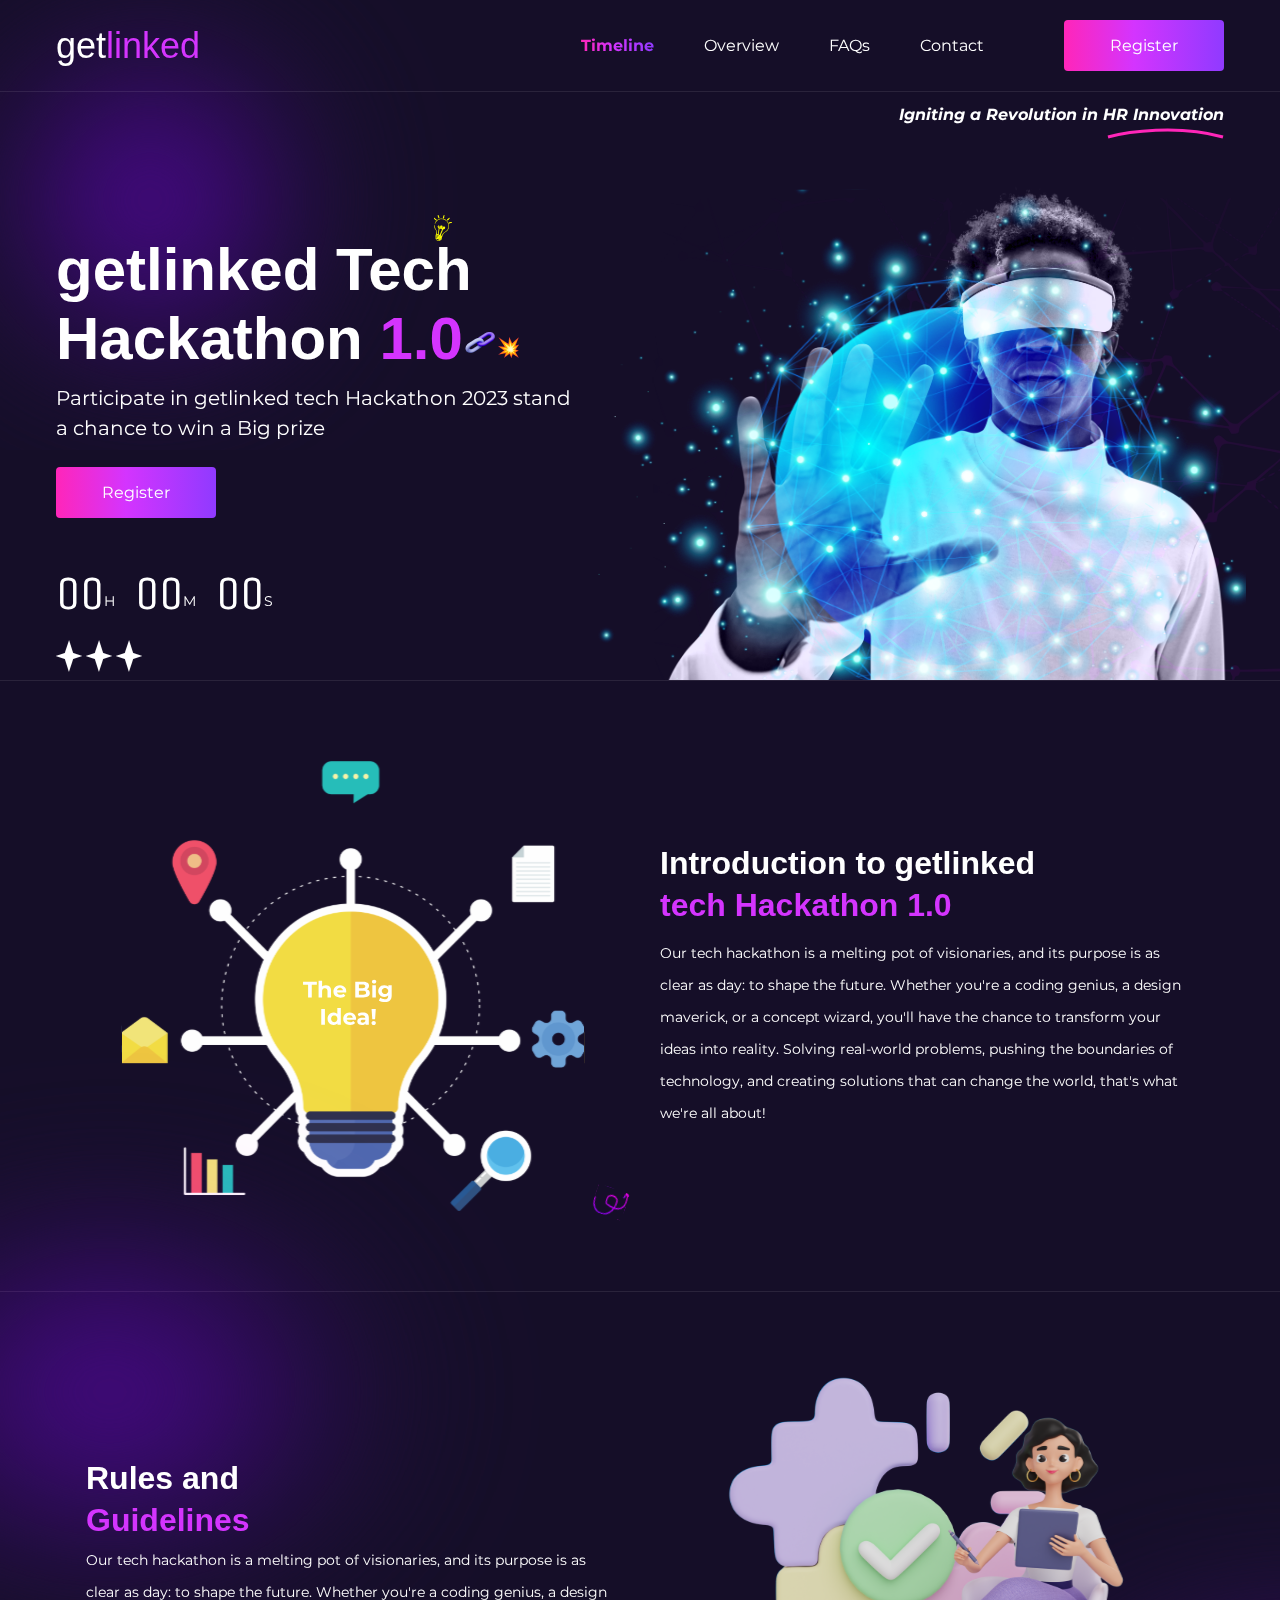
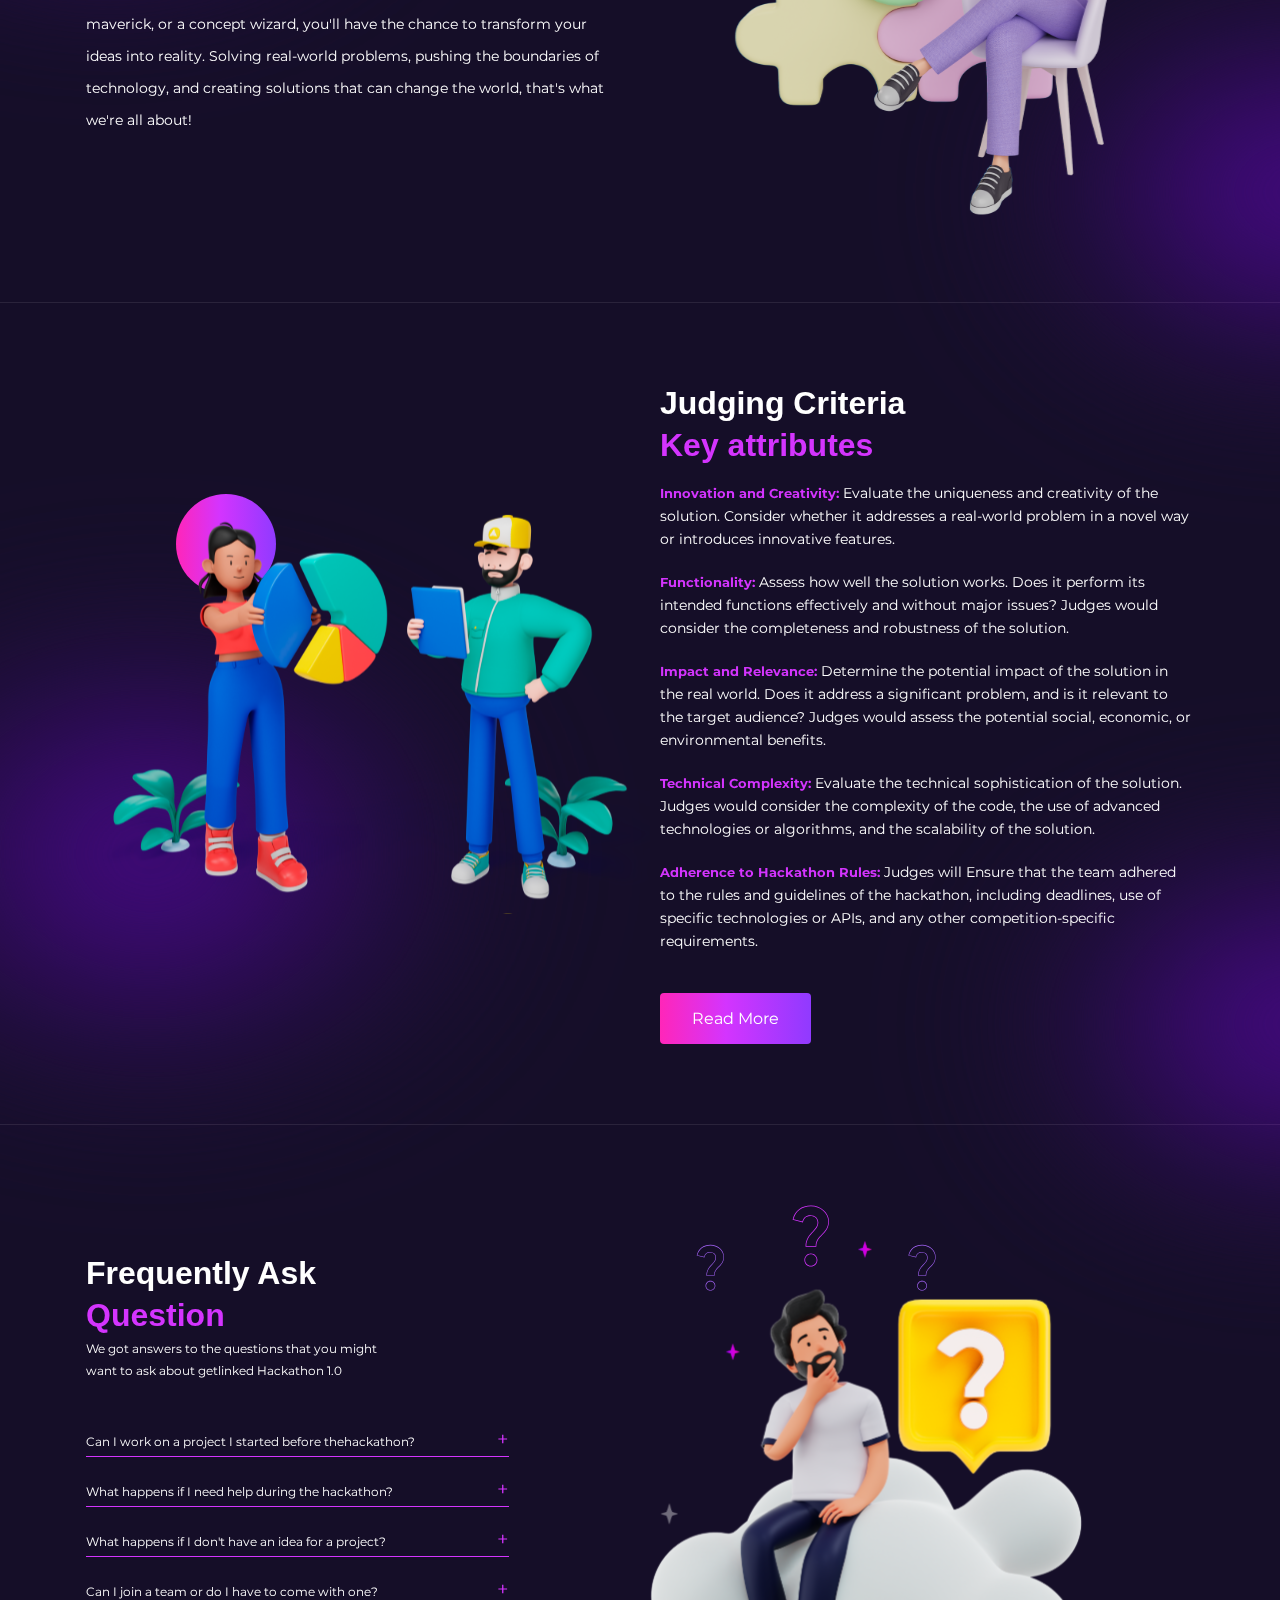
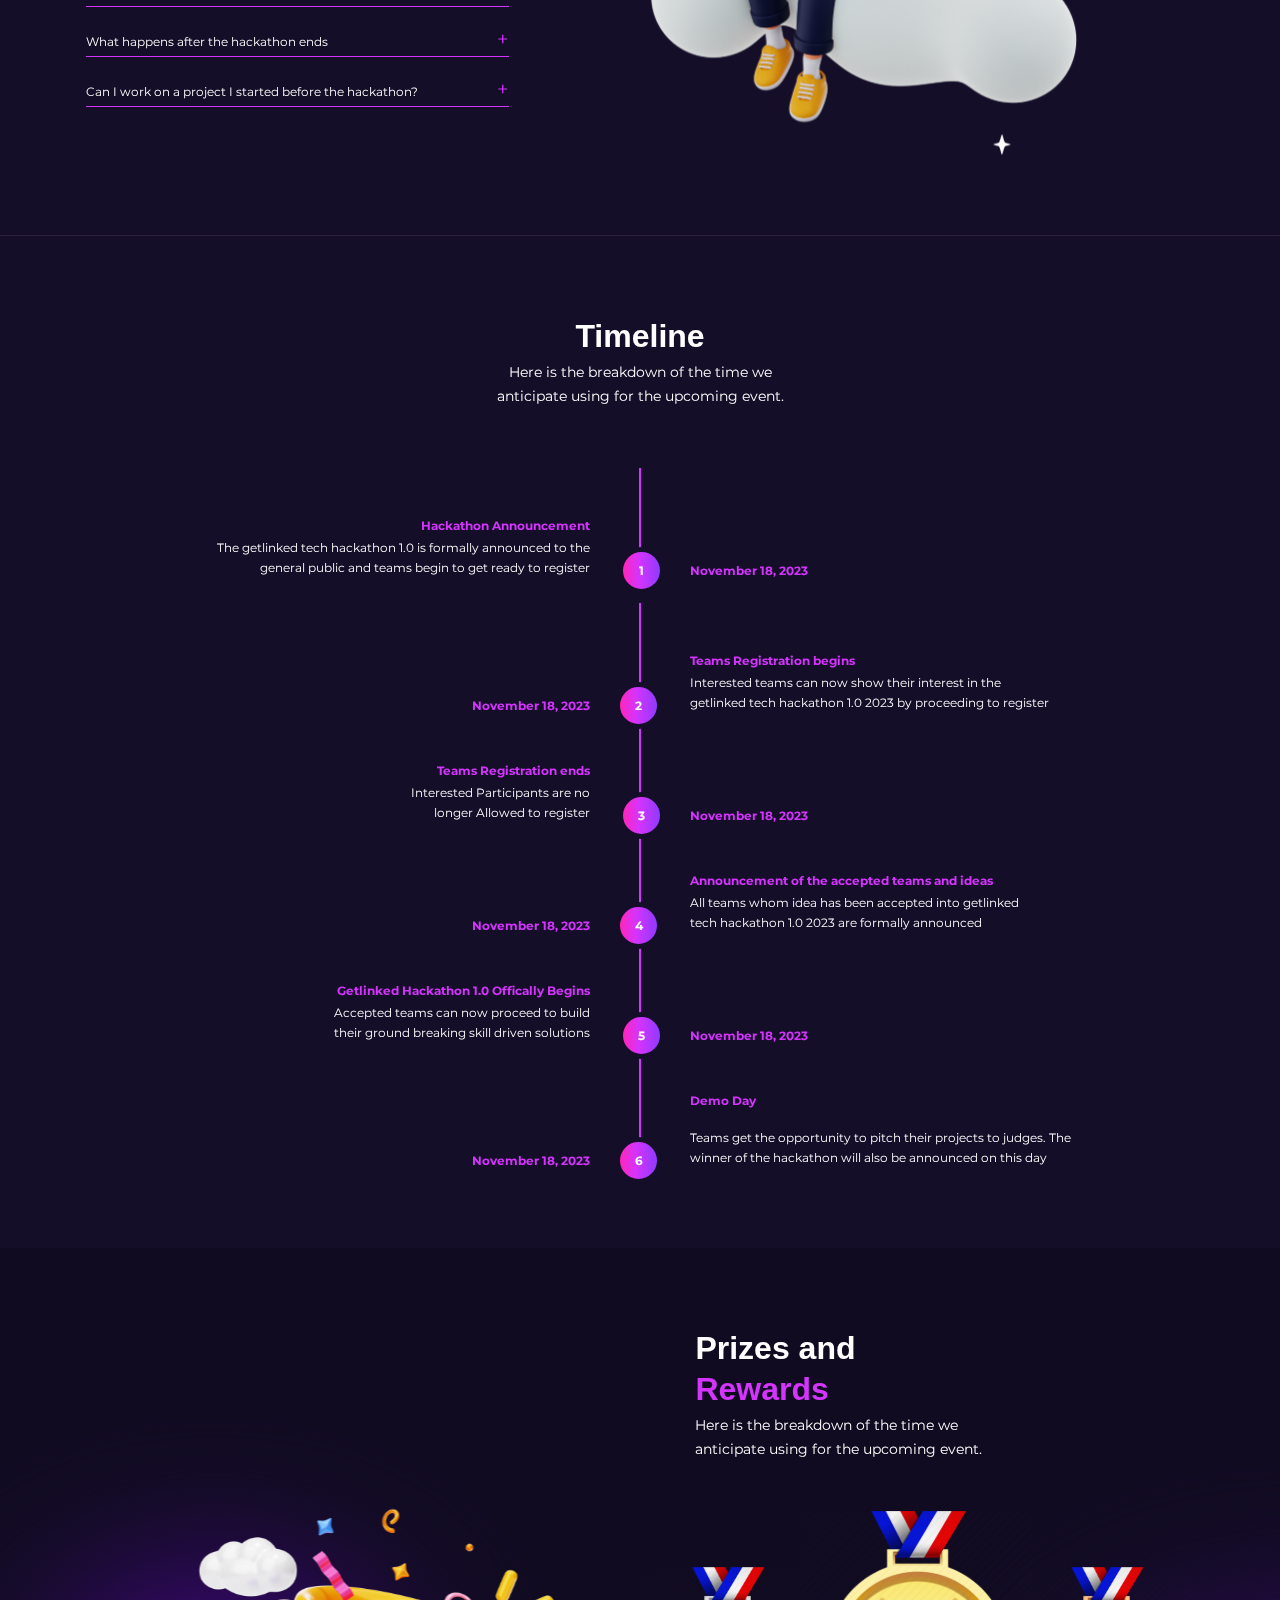
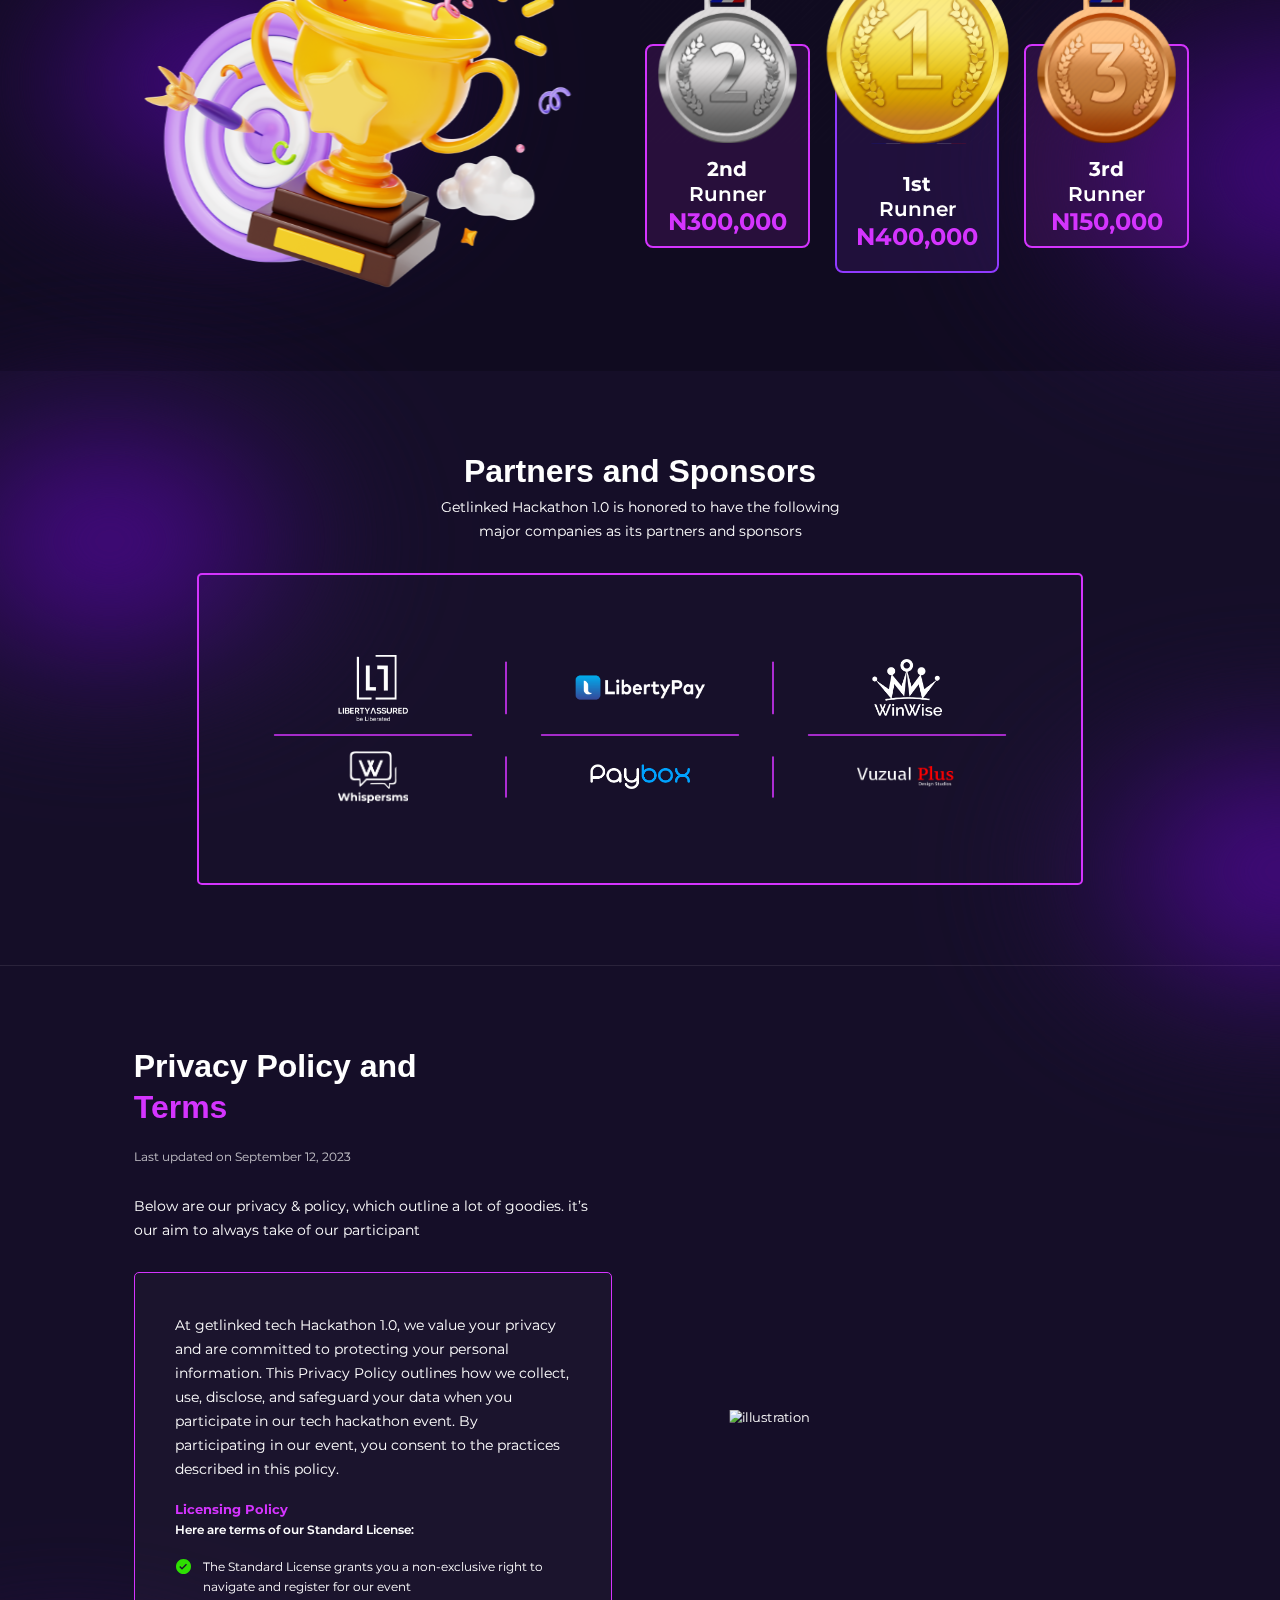
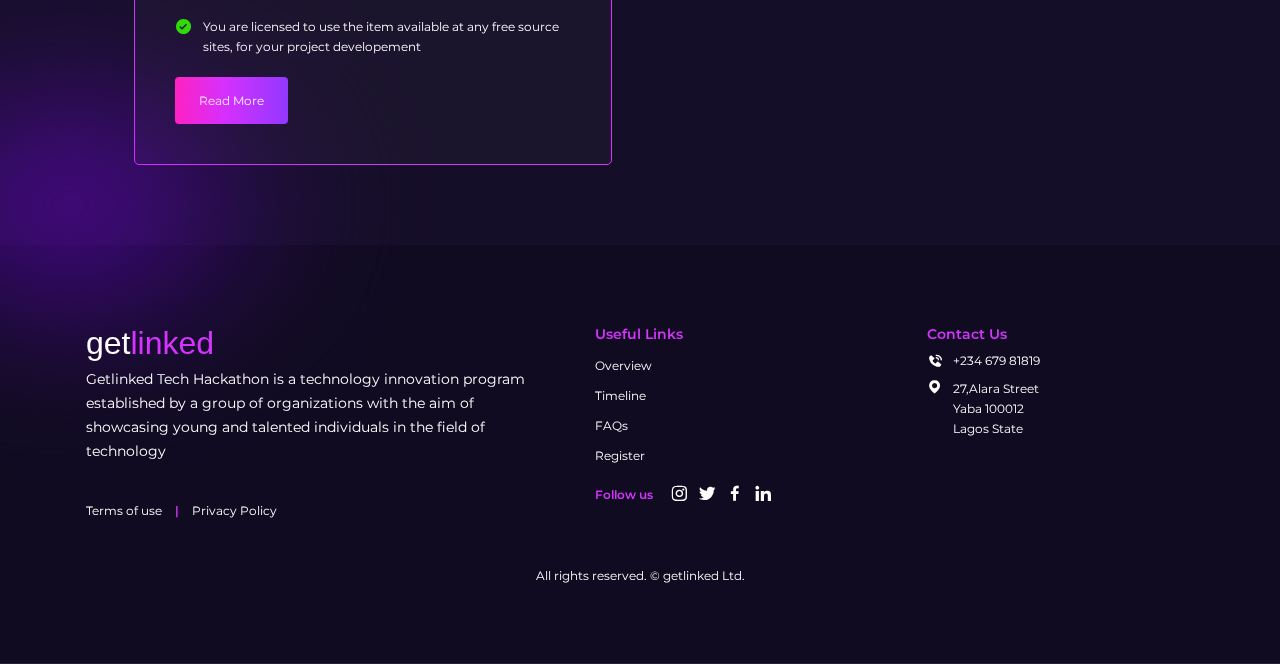
==== index.html @ cdb55504 "First Deployment v1" ====
<!DOCTYPE html>
<html lang="en">
  <head>
    <meta charset="UTF-8" />
    <meta name="viewport" content="width=device-width, initial-scale=1.0" />
    <title>Get Linked</title>
    <!-- GOOGLE FONTS -->
    <link rel="preconnect" href="https://fonts.googleapis.com" />
    <link rel="preconnect" href="https://fonts.gstatic.com" crossorigin />
    <link
      href="https://fonts.googleapis.com/css2?family=Montserrat:wght@400;600;700&family=Unica+One&display=swap"
      rel="stylesheet"
    />
    <link
      href="https://api.fontshare.com/v2/css?f[]=clash-display@700&display=swap"
      rel="stylesheet"
    />
    <!-- BOXICONS CSS -->
    <link
      href="https://unpkg.com/boxicons@2.1.4/css/boxicons.min.css"
      rel="stylesheet"
    />
    <!-- CUSTOM STYLESHEET -->
    <link rel="stylesheet" href="css/style.css" />
  </head>
  <body>
    <main>
      <!-- HEADER -->
      <header id="header">
        <div class="navbar container">
          <a href="#" class="logo">get<span class="logo-text">linked</span></a>
          <nav class="nav-menu">
            <div href="#" class="nav-list">
              <a href="#" class="nav-link active">Timeline</a>
              <a href="#" class="nav-link">Overview</a>
              <a href="#" class="nav-link">FAQs</a>
              <a href="contact.html" class="nav-link">Contact</a>
              <a href="#" class="btn register">Register</a>
            </div>
            <div class="close-menu">
              <svg
                xmlns="http://www.w3.org/2000/svg"
                width="11"
                height="11"
                viewBox="0 0 11 11"
                fill="none"
              >
                <path
                  d="M0.307505 10.6925C0.504459 10.8894 0.771552 11 1.05005 11C1.32854 11 1.59563 10.8894 1.79259 10.6925L5.50634 6.97874L9.22009 10.6925C9.41818 10.8838 9.68348 10.9897 9.95886 10.9873C10.2342 10.9849 10.4977 10.8744 10.6924 10.6797C10.8871 10.485 10.9976 10.2216 11 9.94617C11.0024 9.6708 10.8965 9.4055 10.7052 9.20741L6.99142 5.49366L10.7052 1.77991C10.8965 1.58182 11.0024 1.31652 11 1.04114C10.9976 0.765767 10.8871 0.502346 10.6924 0.307617C10.4977 0.112889 10.2342 0.00243378 9.95886 4.1008e-05C9.68348 -0.00235271 9.41818 0.103509 9.22009 0.294824L5.50634 4.00858L1.79259 0.294824C1.5945 0.103509 1.3292 -0.00235271 1.05383 4.1008e-05C0.778448 0.00243378 0.515027 0.112889 0.320299 0.307617C0.12557 0.502346 0.0151142 0.765767 0.0127213 1.04114C0.0103283 1.31652 0.11619 1.58182 0.307505 1.77991L4.02126 5.49366L0.307505 9.20741C0.110609 9.40437 0 9.67146 0 9.94995C0 10.2284 0.110609 10.4955 0.307505 10.6925Z"
                  fill="#F8F8F8"
                />
              </svg>
            </div>
          </nav>
          <div class="open-menu">
            <svg
              xmlns="http://www.w3.org/2000/svg"
              width="19"
              height="14"
              viewBox="0 0 19 14"
              fill="none"
            >
              <path
                d="M1.35714 0H8.14286C8.50279 0 8.84799 0.1475 9.1025 0.410051C9.35701 0.672601 9.5 1.0287 9.5 1.4C9.5 1.7713 9.35701 2.1274 9.1025 2.38995C8.84799 2.6525 8.50279 2.8 8.14286 2.8H1.35714C0.997206 2.8 0.652012 2.6525 0.397498 2.38995C0.142984 2.1274 0 1.7713 0 1.4C0 1.0287 0.142984 0.672601 0.397498 0.410051C0.652012 0.1475 0.997206 0 1.35714 0ZM10.8571 11.2H17.6429C18.0028 11.2 18.348 11.3475 18.6025 11.6101C18.857 11.8726 19 12.2287 19 12.6C19 12.9713 18.857 13.3274 18.6025 13.5899C18.348 13.8525 18.0028 14 17.6429 14H10.8571C10.4972 14 10.152 13.8525 9.8975 13.5899C9.64298 13.3274 9.5 12.9713 9.5 12.6C9.5 12.2287 9.64298 11.8726 9.8975 11.6101C10.152 11.3475 10.4972 11.2 10.8571 11.2ZM1.35714 5.6H17.6429C18.0028 5.6 18.348 5.7475 18.6025 6.01005C18.857 6.2726 19 6.6287 19 7C19 7.3713 18.857 7.7274 18.6025 7.98995C18.348 8.2525 18.0028 8.4 17.6429 8.4H1.35714C0.997206 8.4 0.652012 8.2525 0.397498 7.98995C0.142984 7.7274 0 7.3713 0 7C0 6.6287 0.142984 6.2726 0.397498 6.01005C0.652012 5.7475 0.997206 5.6 1.35714 5.6Z"
                fill="white"
              />
            </svg>
          </div>
        </div>
      </header>
      <!-- HERO -->
      <section id="hero">
        <img class="glow" src="images/glow.png" alt="glow circle" />
        <img
          src="images/metrix 1.svg"
          class="metrix"
          alt="metrix illustration"
        />
        <div class="container">
          <div class="hero">
            <div class="welcome">
              <p class="welcome-text">Igniting a Revolution in HR Innovation</p>
              <svg
                class="welcome-line"
                xmlns="http://www.w3.org/2000/svg"
                width="117"
                height="11"
                viewBox="0 0 117 11"
                fill="none"
              >
                <path
                  d="M1 9C20.2424 3.71764 70.7273 -3.67768 116 9"
                  stroke="#FF26B9"
                  stroke-width="3"
                />
              </svg>
            </div>
            <div class="hero-content">
              <div class="hero-title">
                <h1 class="first">
                  getlinked Tech
                  <img src="images/creative-1.png" class="bulb" alt="bulb" />
                </h1>
                <br />
                <h1 class="second">
                  Hackathon <span class="version">1.0</span
                  ><img
                    src="images/chain-93651167621444.png"
                    alt="chain illustration"
                  /><img src="images/f-4-a-5.png" alt="" />
                </h1>
              </div>
              <p class="hero-text">
                Participate in getlinked tech Hackathon 2023 stand a chance to
                win a Big prize
              </p>
              <a href="#" class="hero-btn">Register</a>
              <div class="countdown">
                <div class="hours">
                  <p>00</p>
                  <small>H</small>
                </div>
                <div class="minutes">
                  <p>00</p>
                  <small>M</small>
                </div>
                <div class="seconds">
                  <p>00</p>
                  <small>S</small>
                </div>
              </div>

              <!-- STARS -->
              <img src="images/star.svg" class="star" alt="star" />
              <img src="images/star.svg" class="star" alt="star" />
              <img src="images/star.svg" class="star" alt="star" />
            </div>
            <div class="hero-img-box">
              <img
                src="images/man-virtual-screen.webp"
                class="hero-man"
                alt="man-wearing-smart-glasses-touching-virtual-screen"
              />
              <img
                src="images/Image 1.svg"
                class="light-metrix"
                alt="light metrix illustration"
              />
              <!-- <img src="images/Group 2.png" class="hero-img" alt="sci-fi Image" /> -->
            </div>
          </div>
        </div>
      </section>
      <!-- ABOUT -->
      <section id="about">
        <div class="container">
          <div class="about section">
            <div class="section-img-box">
              <img
                src="images/The big idea.svg"
                class="section-img"
                ="infographics"
              />
              <img src="images/arrow.svg" class="arrow" alt="arrow" />
            </div>
            <div class="section-content">
              <h2 class="section-title">
                Introduction to getlinked<br /><span class="section-sub-title"
                  >tech Hackathon 1.0</span
                >
              </h2>
              <p class="section-text">
                Our tech hackathon is a melting pot of visionaries, and its
                purpose is as clear as day: to shape the future. Whether you're
                a coding genius, a design maverick, or a concept wizard, you'll
                have the chance to transform your ideas into reality. Solving
                real-world problems, pushing the boundaries of technology, and
                creating solutions that can change the world, that's what we're
                all about!
              </p>
            </div>
          </div>
        </div>
      </section>
      <!-- RULES & GUILDLINES -->
      <section id="rules">
        <img src="images/glow.png" class="glow" alt="glow" />
        <img src="images/glow.png" class="glow" alt="glow" />
        <div class="container">
          <div class="rules section">
            <div class="section-img-box">
              <img
                class="section-img"
                src="images/rules.svg"
                alt="illustration"
              />
            </div>
            <div class="section-content">
              <h2 class="section-title">
                Rules and<br /><span class="section-sub-title">Guidelines</span>
              </h2>
              <p class="section-text">
                Our tech hackathon is a melting pot of visionaries, and its
                purpose is as clear as day: to shape the future. Whether you're
                a coding genius, a design maverick, or a concept wizard, you'll
                have the chance to transform your ideas into reality. Solving
                real-world problems, pushing the boundaries of technology, and
                creating solutions that can change the world, that's what we're
                all about!
              </p>
            </div>
          </div>
        </div>
      </section>
      <!-- JUDGING CRITERIA -->
      <section id="criteria">
        <img src="images/glow.png" class="glow" alt="glow" />
        <img src="images/glow.png" class="glow" alt="glow" />
        <div class="container">
          <div class="criteria section">
            <div class="section-img-box">
              <img
                class="section-img"
                src="images/criterias.svg"
                alt="illustration"
              />
            </div>
            <div class="section-content">
              <h2 class="section-title">
                Judging Criteria<br /><span class="section-sub-title"
                  >Key attributes</span
                >
              </h2>
              <div class="attributes-list">
                <p class="section-text">
                  <span class="attributes">Innovation and Creativity:</span>
                  Evaluate the uniqueness and creativity of the solution.
                  Consider whether it addresses a real-world problem in a novel
                  way or introduces innovative features.
                </p>
                <p class="section-text">
                  <span class="attributes">Functionality: </span> Assess how
                  well the solution works. Does it perform its intended
                  functions effectively and without major issues? Judges would
                  consider the completeness and robustness of the solution.
                </p>
                <p class="section-text">
                  <span class="attributes">Impact and Relevance:</span>
                  Determine the potential impact of the solution in the real
                  world. Does it address a significant problem, and is it
                  relevant to the target audience? Judges would assess the
                  potential social, economic, or environmental benefits.
                </p>
                <p class="section-text">
                  <span class="attributes">Technical Complexity:</span> Evaluate
                  the technical sophistication of the solution. Judges would
                  consider the complexity of the code, the use of advanced
                  technologies or algorithms, and the scalability of the
                  solution.
                </p>
                <p class="section-text">
                  <span class="attributes">Adherence to Hackathon Rules:</span>
                  Judges will Ensure that the team adhered to the rules and
                  guidelines of the hackathon, including deadlines, use of
                  specific technologies or APIs, and any other
                  competition-specific requirements.
                </p>
              </div>

              <a href="#" class="btn criteria-btn">Read More</a>
            </div>
          </div>
        </div>
      </section>
      <!-- FREQUENTLY ASKED QUESTIONS -->
      <section id="faqs">
        <div class="container">
          <div class="faqs section">
            <div class="section-content">
              <div class="section-heading">
                <h2 class="section-title">
                  Frequently Ask<br /><span class="section-sub-title"
                    >Question</span
                  >
                </h2>
                <p class="section-text">
                  We got answers to the questions that you might<br />
                  want to ask about getlinked Hackathon 1.0
                </p>
              </div>
              <div class="accordion">
                <div class="accordion-item">
                  <div class="accordion-heading">
                    <h3 class="title">
                      Can I work on a project I started before the<br />hackathon?
                    </h3>
                    <span class="accordion-icon">+</span>
                  </div>
                  <div class="content">
                    <div class="wrapper">
                      <p>
                        Lorem, ipsum dolor sit amet consectetur adipisicing
                        elit. Fugiat debitis, sapiente consectetur cupiditate a
                        natus beatae commodi hic rerum, nemo quos laborum quis
                        facilis inventore modi sequi harum, officiis eius?
                      </p>
                    </div>
                  </div>
                </div>
                <div class="accordion-item">
                  <div class="accordion-heading">
                    <h3 class="title">
                      What happens if I need help during the <br />hackathon?
                    </h3>
                    <span class="accordion-icon">+</span>
                  </div>
                  <div class="content">
                    <div class="wrapper">
                      <p>
                        Lorem, ipsum dolor sit amet consectetur adipisicing
                        elit. Fugiat debitis, sapiente consectetur cupiditate a
                        natus beatae commodi hic rerum, nemo quos laborum quis
                        facilis inventore modi sequi harum, officiis eius?
                      </p>
                    </div>
                  </div>
                </div>
                <div class="accordion-item">
                  <div class="accordion-heading">
                    <h3 class="title">
                      What happens if I don't have an idea for <br />a project?
                    </h3>
                    <span class="accordion-icon">+</span>
                  </div>
                  <div class="content">
                    <div class="wrapper">
                      <p>
                        Lorem, ipsum dolor sit amet consectetur adipisicing
                        elit. Fugiat debitis, sapiente consectetur cupiditate a
                        natus beatae commodi hic rerum, nemo quos laborum quis
                        facilis inventore modi sequi harum, officiis eius?
                      </p>
                    </div>
                  </div>
                </div>
                <div class="accordion-item">
                  <div class="accordion-heading">
                    <h3 class="title">
                      Can I join a team or do I have to come<br />
                      with one?
                    </h3>
                    <span class="accordion-icon">+</span>
                  </div>
                  <div class="content">
                    <div class="wrapper">
                      <p>
                        Lorem, ipsum dolor sit amet consectetur adipisicing
                        elit. Fugiat debitis, sapiente consectetur cupiditate a
                        natus beatae commodi hic rerum, nemo quos laborum quis
                        facilis inventore modi sequi harum, officiis eius?
                      </p>
                    </div>
                  </div>
                </div>
                <div class="accordion-item">
                  <div class="accordion-heading">
                    <h3 class="title">
                      What happens after the hackathon<br />
                      ends
                    </h3>
                    <span class="accordion-icon">+</span>
                  </div>
                  <div class="content">
                    <div class="wrapper">
                      <p>
                        Lorem, ipsum dolor sit amet consectetur adipisicing
                        elit. Fugiat debitis, sapiente consectetur cupiditate a
                        natus beatae commodi hic rerum, nemo quos laborum quis
                        facilis inventore modi sequi harum, officiis eius?
                      </p>
                    </div>
                  </div>
                </div>
                <div class="accordion-item">
                  <div class="accordion-heading">
                    <h3 class="title">
                      Can I work on a project I started before the<br />
                      hackathon?
                    </h3>
                    <span class="accordion-icon">+</span>
                  </div>
                  <div class="content">
                    <div class="wrapper">
                      <p>
                        Lorem, ipsum dolor sit amet consectetur adipisicing
                        elit. Fugiat debitis, sapiente consectetur cupiditate a
                        natus beatae commodi hic rerum, nemo quos laborum quis
                        facilis inventore modi sequi harum, officiis eius?
                      </p>
                    </div>
                  </div>
                </div>
              </div>
            </div>
            <div class="section-img-box">
              <img
                class="section-img"
                src="images/faqs.svg"
                alt="illustration"
              />
            </div>
          </div>
        </div>
      </section>
      <!-- TIMELINE -->
      <section id="timeline">
        <div class="container">
          <div class="section-heading">
            <h2 class="section-title">Timeline</h2>
            <p class="section-text">
              Here is the breakdown of the time we <br />anticipate using for
              the upcoming event.
            </p>
          </div>
          <div class="section timeline">
            <div class="timeline-lists">
              <div class="event">
                <div class="event-content">
                  <div class="timeline-title">Hackathon Announcement</div>
                  <p class="timeline-description">
                    The getlinked tech hackathon 1.0 is formally announced to
                    the general public and teams begin to get ready to register
                  </p>
                </div>
                <div class="timeline-date">November 18, 2023</div>
              </div>
              <div class="event">
                <div class="event-content">
                  <div class="timeline-title">Teams Registration begins</div>
                  <p class="timeline-description">
                    Interested teams can now show their interest in the
                    getlinked tech hackathon 1.0 2023 by proceeding to register
                  </p>
                </div>
                <div class="timeline-date">November 18, 2023</div>
              </div>
              <div class="event">
                <div class="event-content">
                  <div class="timeline-title">Teams Registration ends</div>
                  <p class="timeline-description">
                    Interested Participants are no longer Allowed to register
                  </p>
                </div>
                <div class="timeline-date">November 18, 2023</div>
              </div>
              <div class="event">
                <div class="event-content">
                  <div class="timeline-title">
                    Announcement of the accepted teams and ideas
                  </div>
                  <p class="timeline-description">
                    All teams whom idea has been accepted into getlinked tech
                    hackathon 1.0 2023 are formally announced
                  </p>
                </div>
                <div class="timeline-date">November 18, 2023</div>
              </div>
              <div class="event">
                <div class="event-content">
                  <div class="timeline-title">
                    Getlinked Hackathon 1.0 Offically Begins
                  </div>
                  <p class="timeline-description">
                    Accepted teams can now proceed to build their ground
                    breaking skill driven solutions
                  </p>
                </div>
                <div class="timeline-date">November 18, 2023</div>
              </div>
              <div class="event">
                <div class="event-content">
                  <div class="timeline-title">Demo Day</div>
                  <p class="timeline-description">
                    Teams get the opportunity to pitch their projects to judges.
                    The winner of the hackathon will also be announced on this
                    day
                  </p>
                </div>
                <div class="timeline-date">November 18, 2023</div>
              </div>
            </div>
          </div>
        </div>
      </section>
      <!-- PRIZES AND REWARDS -->
      <section id="prizes">
        <img src="images/glow.png" class="glow" alt="glow" />
        <img src="images/glow.png" class="glow" alt="glow" />
        <div class="container">
          <div class="section prizes">
            <div class="section-heading">
              <h2 class="section-title">
                Prizes and <br /><span class="section-sub-title">Rewards</span>
              </h2>
              <p class="section-text">
                Here is the breakdown of the time we <br />anticipate using for
                the upcoming event.
              </p>
            </div>
            <div class="prizes-content">
              <div class="section-img-box">
                <img
                  src="images/cup.svg"
                  class="section-img winner-cup"
                  alt="illustration"
                />
              </div>
              <div class="rewards">
                <div class="reward">
                  <img
                    src="images/silver_medal.svg"
                    class="reward-img"
                    ="silver_medal"
                  />
                  <p class="position">2nd</p>
                  <h3 class="pos-text">Runner</h3>
                  <div class="reward-prize">N300,000</div>
                </div>
                <div class="reward">
                  <img
                    src="images/gold_medal.svg"
                    class="reward-img"
                    ="gold_medal"
                  />
                  <p class="position">1st</p>
                  <h3 class="pos-text">Runner</h3>
                  <div class="reward-prize">N400,000</div>
                </div>
                <div class="reward">
                  <img
                    src="images/bronze_medal.svg"
                    class="reward-img"
                    alt="bronze_medal"
                  />
                  <p class="position">3rd</p>
                  <h3 class="pos-text">Runner</h3>
                  <div class="reward-prize">N150,000</div>
                </div>
              </div>
            </div>
          </div>
        </div>
      </section>
      <!-- PARTNERS AND SPONSORS -->
      <section id="partners">
        <img src="images/glow.png" class="glow" alt="glow" />
        <img src="images/glow.png" class="glow" alt="glow" />
        <div class="container">
          <div class="section-heading">
            <h2 class="section-title">Partners and Sponsors</h2>
            <p class="section-text">
              Getlinked Hackathon 1.0 is honored to have the following<br />
              major companies as its partners and sponsors
            </p>
          </div>
          <div class="section partners">
            <figure class="sponsor-box">
              <img
                src="images/Liberty-assured.png"
                class="sponsor"
                alt="Liberty-assured"
              />
            </figure>
            <figure class="sponsor-box">
              <img
                src="images/LibertyPay.png"
                class="sponsor"
                alt="LibertyPay"
              />
            </figure>
            <figure class="sponsor-box">
              <img
                src="images/Winwise-logo.png"
                class="sponsor"
                alt="Winwise-logo"
              />
            </figure>
            <figure class="sponsor-box">
              <img
                src="images/Whispersms-logo.png"
                class="sponsor"
                alt="Whispersms-logo"
              />
            </figure>
            <figure class="sponsor-box">
              <img src="images/Paybox.png" class="sponsor" alt="Paybox" />
            </figure>
            <figure class="sponsor-box">
              <img
                src="images/Vizual-Plus.png"
                class="sponsor"
                alt="Vizual-Plus"
              />
            </figure>
          </div>
        </div>
      </section>
      <!-- PRIVACY POLICY -->
      <section id="privacy">
        <img src="images/glow.png" class="glow" alt="glow" />
        <div class="container">
          <div class="section privacy">
            <div class="privacy-content">
              <div class="section-heading">
                <h2 class="section-title">
                  Privacy Policy and<br /><span class="section-sub-title"
                    >Terms</span
                  >
                </h2>
                <h3 class="last-update">Last updated on September 12, 2023</h3>
                <p class="section-text">
                  Below are our privacy & policy, which outline a lot of
                  goodies. it’s our aim to always take of our participant
                </p>
              </div>
              <div class="section-content">
                <p class="section-text">
                  At getlinked tech Hackathon 1.0, we value your privacy and are
                  committed to protecting your personal information. This
                  Privacy Policy outlines how we collect, use, disclose, and
                  safeguard your data when you participate in our tech hackathon
                  event. By participating in our event, you consent to the
                  practices described in this policy.
                </p>

                <div class="policy">
                  <h3 class="policy-title">Licensing Policy</h3>
                  <p class="policy-text">
                    Here are terms of our Standard License:
                  </p>
                  <ul>
                    <li>
                      <i class="bx bxs-check-circle bullet"></i>
                      The Standard License grants you a non-exclusive right to
                      navigate and register for our event
                    </li>
                    <li>
                      <i class="bx bxs-check-circle bullet"></i>
                      You are licensed to use the item available at any free
                      source sites, for your project developement
                    </li>
                  </ul>
                  <a href="#" class="read-more">Read More</a>
                </div>
              </div>
            </div>
            <div class="section-img-box">
              <img
                src="images/privacy.svg"
                class="section-img"
                alt="illustration"
              />
            </div>
          </div>
        </div>
      </section>
    </main>
    <!-- FOOTER -->
    <footer id="footer">
      <img src="images/glow.png" class="glow" alt="glow" />

      <div class="container">
        <div class="section footer">
          <div class="footer-col">
            <a href="#" class="logo"
              >get<span class="logo-text">linked</span></a
            >
            <p class="section-text">
              Getlinked Tech Hackathon is a technology innovation program
              established by a group of organizations with the aim of showcasing
              young and talented individuals in the field of technology
            </p>
            <div class="terms-policy">
              <a href="#">Terms of use</a> <span class="pipe">|</span>
              <a href="#">Privacy Policy</a>
            </div>
          </div>
          <div class="footer-col">
            <h3 class="footer-title">Useful Links</h3>
            <a href="#" class="footer-link">Overview</a>
            <a href="#" class="footer-link">Timeline</a>
            <a href="#" class="footer-link">FAQs</a>
            <a href="#" class="footer-link">Register</a>
            <div class="connect">
              <p class="social-follow">Follow us</p>
              <a href="#" class="social-link"
                ><i class="bx bxl-instagram"></i
              ></a>
              <a href="#" class="social-link"><i class="bx bxl-twitter"></i></a>
              <a href="#" class="social-link"
                ><i class="bx bxl-facebook"></i
              ></a>
              <a href="#" class="social-link"
                ><i class="bx bxl-linkedin"></i
              ></a>
            </div>
          </div>
          <div class="footer-col">
            <h3 class="footer-title">Contact Us</h3>
            <div class="contact-info">
              <i class="bx bxs-phone-call"></i>
              <p class="phone">+234 679 81819</p>
            </div>
            <div class="contact-info">
              <i class="bx bxs-map"></i>
              <p class="address">
                27,Alara Street<br />
                Yaba 100012 <br />Lagos State
              </p>
            </div>
          </div>
        </div>
        <p class="copyright">All rights reserved. &copy; getlinked Ltd.</p>
      </div>
    </footer>
    <!-- JAVASCRIPT -->
    <script src="js/script.js"></script>
  </body>
</html>
---- css/style.css ----
/*====== BASE STYLES ======*/
* {
  margin: 0;
  -webkit-box-sizing: border-box;
          box-sizing: border-box;
}

html {
  scroll-behavior: smooth;
}

body {
  font-family: "Montserrat", sans-serif;
  background: #150e28;
  color: #ffffff;
  counter-reset: my-counter;
}

section,
div {
  position: relative;
}

a {
  text-decoration: none;
  color: #ffffff;
}

h1,
h2,
h3 {
  font-family: "Montserrat", sans-serif;
}

img {
  max-width: 100%;
  height: auto;
}

/*====== SECTIONS ======*/
main {
  overflow: hidden;
}

.section {
  display: -webkit-box;
  display: -ms-flexbox;
  display: flex;
  -ms-flex-wrap: wrap;
      flex-wrap: wrap;
}
@media screen and (min-width: 992px) {
  .section {
    -webkit-box-align: center;
        -ms-flex-align: center;
            align-items: center;
    -webkit-box-pack: justify;
        -ms-flex-pack: justify;
            justify-content: space-between;
  }
}

.section-img-box {
  width: 100%;
}
@media screen and (min-width: 567px) {
  .section-img-box {
    padding: 0 30px;
  }
}
@media screen and (min-width: 768px) {
  .section-img-box {
    width: 70%;
    padding: 0;
    margin-inline: auto;
  }
}
@media screen and (min-width: 992px) {
  .section-img-box {
    height: 450px;
  }
}

.section-img {
  width: 100%;
  height: 100%;
  padding: 30px;
}
@media screen and (min-width: 768px) {
  .section-img {
    padding: 0;
  }
}

.section-content {
  width: 100%;
  text-align: center;
}
@media screen and (min-width: 768px) {
  .section-content {
    width: 90%;
    margin-inline: auto;
  }
}
@media screen and (min-width: 992px) {
  .section-content {
    text-align: left;
    margin: 0;
  }
}

@media screen and (min-width: 992px) {
  .section-img-box,
  .section-content {
    width: calc(50% - 20px);
    margin: 0;
  }
}

.section-heading {
  text-align: center;
  margin-bottom: 30px;
}

.section-title {
  font-family: "Clash Display", sans-serif;
  font-size: 20px;
  font-weight: 700;
  line-height: 1.3;
  margin-bottom: 2px;
}
@media screen and (min-width: 768px) {
  .section-title {
    font-size: 32px;
  }
}

.section-sub-title {
  color: #d434fe;
}

.section-text {
  font-size: 13px;
  line-height: 24px;
}
@media screen and (min-width: 768px) {
  .section-text {
    font-size: 14px;
  }
}

.glow {
  width: 300px;
  height: 200px;
  position: absolute;
  mix-blend-mode: hard-light;
}

/*====== CONTAINER ======*/
.container {
  width: 100%;
  padding-left: 16px;
  padding-right: 16px;
  margin: 0 auto;
}
@media screen and (max-width: 576px) {
  .container {
    max-width: 100%;
  }
}
@media screen and (min-width: 576px) {
  .container {
    max-width: 560px;
  }
}
@media screen and (min-width: 768px) {
  .container {
    max-width: 720px;
  }
}
@media screen and (min-width: 992px) {
  .container {
    max-width: 960px;
  }
}
@media screen and (min-width: 1200px) {
  .container {
    max-width: 1140px;
  }
}
@media screen and (min-width: 1400px) {
  .container {
    max-width: 1320px;
  }
}

/*====== HEADER ======*/
#header {
  width: 100%;
  padding: 20px 0;
  border-bottom: 1px solid rgba(255, 255, 255, 0.09);
  position: absolute;
  left: 0;
  top: 0;
  z-index: 999;
}
#header .navbar {
  display: -webkit-box;
  display: -ms-flexbox;
  display: flex;
  -webkit-box-pack: justify;
      -ms-flex-pack: justify;
          justify-content: space-between;
  -webkit-box-align: center;
      -ms-flex-align: center;
          align-items: center;
}
#header .logo {
  color: #ffffff;
  font-family: "Clash Display", sans-serif;
  font-size: 16px;
}
@media screen and (min-width: 768px) {
  #header .logo {
    font-size: 36px;
  }
}
#header .logo-text {
  color: #d434fe;
}
#header .nav-menu {
  z-index: 999;
  width: 100%;
  height: 100vh;
  position: fixed;
  top: 0;
  right: -100%;
  padding: 30px;
  display: block;
  background: #150e28;
  -webkit-transition: 300ms;
  transition: 300ms;
}
#header .nav-list {
  display: -webkit-inline-box;
  display: -ms-inline-flexbox;
  display: inline-flex;
  -webkit-box-orient: vertical;
  -webkit-box-direction: normal;
      -ms-flex-direction: column;
          flex-direction: column;
  row-gap: 30px;
  margin-top: 100px;
}
#header .nav-link {
  display: inline-block;
}
#header .nav-link:hover {
  color: #d434fe;
}
#header .nav-link.active {
  background: -webkit-gradient(linear, right top, left top, from(#903aff), color-stop(56.42%, #d434fe), color-stop(99.99%, #ff26b9), to(#fe34b9));
  background: linear-gradient(270deg, #903aff 0%, #d434fe 56.42%, #ff26b9 99.99%, #fe34b9 100%);
  -webkit-background-clip: text;
          background-clip: text;
  -webkit-text-fill-color: transparent;
  font-weight: 700;
}
#header .close-menu {
  width: 30px;
  height: 30px;
  border-radius: 50%;
  display: -webkit-box;
  display: -ms-flexbox;
  display: flex;
  -webkit-box-pack: center;
      -ms-flex-pack: center;
          justify-content: center;
  -webkit-box-align: center;
      -ms-flex-align: center;
          align-items: center;
  background: -webkit-gradient(linear, right top, left top, from(#903aff), color-stop(56.42%, #d434fe), color-stop(99.99%, #ff26b9), to(#fe34b9));
  background: linear-gradient(270deg, #903aff 0%, #d434fe 56.42%, #ff26b9 99.99%, #fe34b9 100%);
  position: absolute;
  top: 30px;
  right: 30px;
}
#header .close-menu::after {
  content: "";
  width: 25px;
  height: 25px;
  border-radius: 50%;
  position: absolute;
  top: 2px;
  left: 0;
  right: 0;
  bottom: 2px;
  margin: auto;
  background: #150e28;
}
#header .close-menu svg {
  z-index: 1;
}
#header .open-menu > svg {
  width: 20px;
  height: 20px;
}
@media screen and (min-width: 768px) {
  #header .open-menu > svg {
    width: 25px;
    height: 25px;
  }
}
#header .register {
  background: -webkit-gradient(linear, right top, left top, from(#903aff), color-stop(56.42%, #d434fe), color-stop(99.99%, #ff26b9), to(#fe34b9));
  background: linear-gradient(270deg, #903aff 0%, #d434fe 56.42%, #ff26b9 99.99%, #fe34b9 100%);
  border-radius: 4px;
  display: inline-block;
  padding: 16px 46px;
  -webkit-transition: 300ms;
  transition: 300ms;
  margin-top: 30px;
  background: linear-gradient(270deg, #903aff 0%, #d434fe 56.42%, #ff26b9 99.99%, #fe34b9 100%);
}
#header .register:hover {
  -webkit-transition: 300ms;
  transition: 300ms;
  -webkit-transform: translateY(-5px);
          transform: translateY(-5px);
}
@media screen and (min-width: 992px) {
  #header .open-menu,
  #header .close-menu {
    display: none;
  }
  #header .nav-menu {
    width: auto;
    height: auto;
    position: static;
    padding: 0;
    background: none;
  }
  #header .nav-list {
    -webkit-box-align: center;
        -ms-flex-align: center;
            align-items: center;
    -webkit-box-orient: horizontal;
    -webkit-box-direction: normal;
        -ms-flex-direction: row;
            flex-direction: row;
    -webkit-column-gap: 50px;
       -moz-column-gap: 50px;
            column-gap: 50px;
    margin-top: 0;
  }
  #header .register {
    margin-top: 0;
    margin-left: 30px;
  }
}
@media screen and (min-width: 1200px) {
  #header .container {
    max-width: 1200px;
  }
}

/*====== HERO ======*/
#hero {
  padding: 50px 0;
  border-bottom: 1px solid rgba(255, 255, 255, 0.09);
  padding-bottom: 0;
  overflow: hidden;
}
@media screen and (min-width: 768px) {
  #hero {
    padding: 80px 0;
  }
}
#hero .hero {
  display: -webkit-box;
  display: -ms-flexbox;
  display: flex;
  -webkit-box-pack: center;
      -ms-flex-pack: center;
          justify-content: center;
  -webkit-box-align: center;
      -ms-flex-align: center;
          align-items: center;
  -ms-flex-wrap: wrap;
      flex-wrap: wrap;
  text-align: center;
  padding-top: 70px;
}
#hero .glow {
  top: 100px;
  left: 0;
  -o-object-fit: cover;
     object-fit: cover;
  scale: 2.5;
}
#hero .welcome {
  display: inline-block;
  margin-bottom: 20px;
}
#hero .welcome-text {
  font-weight: 700;
  font-style: italic;
}
#hero .welcome-line {
  position: absolute;
  right: 0;
  bottom: -15px;
}
#hero .hero-title {
  margin-top: 40px;
}
#hero .hero-title h1 {
  font-family: "Clash Display", sans-serif;
  display: inline-block;
  font-size: 32px;
  position: relative;
}
#hero .hero-title .first img {
  position: absolute;
  top: -20px;
  right: 20px;
}
#hero .hero-title .version {
  color: #d434fe;
}
#hero .hero-text {
  font-size: 16px;
  margin: 10px 0 24px;
  line-height: 1.5;
}
#hero .countdown {
  width: 100%;
  display: -webkit-box;
  display: -ms-flexbox;
  display: flex;
  -webkit-box-pack: center;
      -ms-flex-pack: center;
          justify-content: center;
  -webkit-box-align: center;
      -ms-flex-align: center;
          align-items: center;
  gap: 20px;
  margin-top: 30px;
}
#hero .hours,
#hero .minutes,
#hero .seconds {
  display: -webkit-box;
  display: -ms-flexbox;
  display: flex;
  -webkit-box-align: end;
      -ms-flex-align: end;
          align-items: flex-end;
}
#hero .countdown p {
  font-size: 48px;
  line-height: 32px;
  font-family: "Unica One", cursive;
}
#hero .countdown small {
  font-size: 14px;
  font-family: "Montserrat", sans-serif;
}
#hero .hero-img-box {
  width: 100%;
  margin-top: 40px;
}
#hero .hero-man {
  position: absolute;
  bottom: 0;
  -webkit-transform: translateY(20px) scale(1.2);
          transform: translateY(20px) scale(1.2);
  mix-blend-mode: luminosity;
}
#hero .light-metrix {
  position: relative;
  mix-blend-mode: hard-light;
}
#hero .metrix {
  display: none;
}
#hero .hero-btn {
  background: -webkit-gradient(linear, right top, left top, from(#903aff), color-stop(56.42%, #d434fe), color-stop(99.99%, #ff26b9), to(#fe34b9));
  background: linear-gradient(270deg, #903aff 0%, #d434fe 56.42%, #ff26b9 99.99%, #fe34b9 100%);
  border-radius: 4px;
  display: inline-block;
  padding: 16px 46px;
  -webkit-transition: 300ms;
  transition: 300ms;
}
#hero .hero-btn:hover {
  -webkit-transition: 300ms;
  transition: 300ms;
  -webkit-transform: translateY(-5px);
          transform: translateY(-5px);
}
@media screen and (min-width: 576px) {
  #hero .hero-content {
    width: 80%;
  }
}
@media screen and (min-width: 768px) {
  #hero {
    padding-bottom: 0;
  }
  #hero .hero {
    -webkit-box-pack: justify;
        -ms-flex-pack: justify;
            justify-content: space-between;
    padding-top: 150px;
  }
  #hero .container {
    max-width: 960px;
  }
  #hero .hero-content,
  #hero .hero-img-box {
    width: calc(50% - 20px);
    margin-top: 0;
    text-align: left;
  }
  #hero .hero-img-box {
    height: auto;
  }
  #hero .welcome {
    position: absolute;
    right: 0;
    top: 25px;
  }
  #hero .hero-title {
    margin-top: 0;
  }
  #hero .hero-title h1 {
    font-size: 40px;
  }
  #hero .countdown {
    -webkit-box-pack: start;
        -ms-flex-pack: start;
            justify-content: flex-start;
    margin-top: 60px;
    margin-bottom: 30px;
  }
  #hero .hero-man {
    -webkit-transform: translate(-40px, -50px) scale(1.35);
            transform: translate(-40px, -50px) scale(1.35);
  }
  #hero .light-metrix {
    -webkit-transform: translateX(-20px) scale(1.15);
            transform: translateX(-20px) scale(1.15);
  }
  #hero .metrix {
    width: 700px;
    display: block;
    position: absolute;
    right: 0;
    bottom: 0;
  }
}
@media screen and (min-width: 992px) {
  #hero .hero-title h1 {
    font-size: 52px;
  }
  #hero .hero-text {
    font-size: 20px;
  }
  #hero .hero-man {
    -webkit-transform: translate(5px, 10px) scale(1.45);
            transform: translate(5px, 10px) scale(1.45);
  }
}
@media screen and (min-width: 1200px) {
  #hero .container {
    max-width: 1200px;
  }
  #hero .hero-content {
    width: 45%;
  }
  #hero .hero-title h1 {
    font-size: 60px;
  }
  #hero .hero-img-box {
    height: 450px;
  }
  #hero .hero-man {
    -webkit-transform: translate(5px, 10px) scale(1);
            transform: translate(5px, 10px) scale(1);
  }
}

/*====== ABOUT ======*/
#about {
  padding: 50px 0;
  border-bottom: 1px solid rgba(255, 255, 255, 0.09);
}
@media screen and (min-width: 768px) {
  #about {
    padding: 80px 0;
  }
}
#about .about {
  -webkit-box-pack: justify;
      -ms-flex-pack: justify;
          justify-content: space-between;
  -webkit-box-align: center;
      -ms-flex-align: center;
          align-items: center;
}
#about .arrow {
  width: 50px;
  position: absolute;
  left: 50%;
  bottom: -30px;
  -webkit-transform: translateX(-50%);
          transform: translateX(-50%);
}
@media screen and (min-width: 992px) {
  #about .arrow {
    width: 40px;
    right: 0;
    left: auto;
    -webkit-transform: translate(10px, -20px);
            transform: translate(10px, -20px);
  }
}
#about .section-content {
  margin-top: 50px;
}
@media screen and (min-width: 992px) {
  #about .section-content {
    margin-top: 0;
  }
}
@media screen and (min-width: 992px) {
  #about .section-title {
    margin-bottom: 10px;
  }
}
@media screen and (min-width: 992px) {
  #about .section-img-box {
    width: calc(50% - 20px);
  }
}
@media screen and (min-width: 992px) {
  #about .section-img {
    padding: 0;
  }
}
#about .section-text {
  line-height: 32px;
}

/*====== RULES & GUIDELINES ======*/
#rules {
  padding: 50px 0;
  border-bottom: 1px solid rgba(255, 255, 255, 0.09);
}
@media screen and (min-width: 768px) {
  #rules {
    padding: 80px 0;
  }
}
#rules .glow {
  scale: 2.5;
}
#rules .glow:nth-child(1) {
  left: -40px;
  top: 0;
}
#rules .glow:nth-child(2) {
  right: -170px;
  top: 500px;
}
@media screen and (min-width: 992px) {
  #rules .glow {
    scale: 3.5;
  }
  #rules .glow:nth-child(2) {
    top: 400px;
  }
}
@media screen and (min-width: 992px) {
  #rules .rules {
    -webkit-box-orient: horizontal;
    -webkit-box-direction: reverse;
        -ms-flex-direction: row-reverse;
            flex-direction: row-reverse;
  }
}
#rules .section-text {
  line-height: 32px;
}

/*====== JUDGING CRITERIA ======*/
#criteria {
  padding: 50px 0;
  border-bottom: 1px solid rgba(255, 255, 255, 0.09);
}
@media screen and (min-width: 768px) {
  #criteria {
    padding: 80px 0;
  }
}
#criteria .glow {
  scale: 2.5;
}
#criteria .glow:nth-child(1) {
  left: -40px;
  top: 60px;
}
#criteria .glow:nth-child(2) {
  right: -170px;
  bottom: 50px;
}
@media screen and (min-width: 992px) {
  #criteria .glow {
    scale: 3.5;
  }
  #criteria .glow:nth-child(1) {
    scale: 4;
    top: auto;
    left: 0;
    bottom: 170px;
  }
  #criteria .glow:nth-child(2) {
    bottom: 0;
  }
}
#criteria .section-title {
  margin-bottom: 16px;
}
#criteria .section-text {
  padding: 0 14px;
  line-height: 23px;
  margin-bottom: 20px;
}
#criteria .attributes {
  color: #d434fe;
  font-weight: 700;
  font-size: 13px;
}
#criteria .criteria-btn {
  background: -webkit-gradient(linear, right top, left top, from(#903aff), color-stop(56.42%, #d434fe), color-stop(99.99%, #ff26b9), to(#fe34b9));
  background: linear-gradient(270deg, #903aff 0%, #d434fe 56.42%, #ff26b9 99.99%, #fe34b9 100%);
  border-radius: 4px;
  display: inline-block;
  padding: 16px 46px;
  -webkit-transition: 300ms;
  transition: 300ms;
  padding: 16px 32px;
  margin-top: 20px;
}
#criteria .criteria-btn:hover {
  -webkit-transition: 300ms;
  transition: 300ms;
  -webkit-transform: translateY(-5px);
          transform: translateY(-5px);
}
@media screen and (min-width: 992px) {
  #criteria .section-content {
    width: 100%;
    display: -webkit-box;
    display: -ms-flexbox;
    display: flex;
    -webkit-box-orient: vertical;
    -webkit-box-direction: normal;
        -ms-flex-direction: column;
            flex-direction: column;
    -webkit-box-align: center;
        -ms-flex-align: center;
            align-items: center;
  }
}
@media screen and (min-width: 992px) {
  #criteria .section-img-box {
    width: 60%;
    margin-inline: auto;
  }
  #criteria .section-img-box::after {
    content: "";
    width: 100px;
    height: 100px;
    display: block;
    background: -webkit-gradient(linear, right top, left top, from(#903aff), color-stop(56.42%, #d434fe), color-stop(99.99%, #ff26b9), to(#fe34b9));
    background: linear-gradient(270deg, #903aff 0%, #d434fe 56.42%, #ff26b9 99.99%, #fe34b9 100%);
    border-radius: 50%;
    position: absolute;
    top: 5px;
    left: 80px;
  }
  #criteria .section-img {
    position: relative;
    z-index: 1;
  }
  #criteria .section-title {
    text-align: center;
  }
  #criteria .attributes-list {
    display: -webkit-box;
    display: -ms-flexbox;
    display: flex;
    -webkit-box-pack: center;
        -ms-flex-pack: center;
            justify-content: center;
    -webkit-box-align: start;
        -ms-flex-align: start;
            align-items: flex-start;
    -ms-flex-wrap: wrap;
        flex-wrap: wrap;
    margin-top: 15px;
  }
  #criteria .section-text {
    width: calc(50% - 20px);
    text-align: center;
  }
  #criteria .section-text:nth-child(5) {
    width: 60%;
  }
}
@media screen and (min-width: 1200px) {
  #criteria .section-img-box {
    width: 50%;
  }
  #criteria .section-content {
    width: calc(50% - 20px);
  }
  #criteria .section-content,
  #criteria .attributes-list {
    display: block;
  }
  #criteria .section-title,
  #criteria .section-text {
    width: auto !important;
    text-align: left;
    padding: 0;
  }
}

/*====== FREQUENTLY ASKED QUESTIONS ======*/
#faqs {
  padding: 50px 0;
  border-bottom: 1px solid rgba(255, 255, 255, 0.09);
}
@media screen and (min-width: 768px) {
  #faqs {
    padding: 80px 0;
  }
}
#faqs .faqs {
  -webkit-box-pack: justify;
      -ms-flex-pack: justify;
          justify-content: space-between;
  -webkit-box-align: center;
      -ms-flex-align: center;
          align-items: center;
}
#faqs .section-text {
  line-height: 22px;
  font-size: 12px;
}
@media screen and (min-width: 992px) {
  #faqs .section-content {
    width: calc(40% - 20px);
  }
}
@media screen and (min-width: 992px) {
  #faqs .section-img-box {
    width: calc(60% - 20px);
    height: 550px;
  }
  #faqs .section-img-box .section-img {
    height: 100%;
  }
}
@media screen and (min-width: 992px) {
  #faqs .section-heading {
    text-align: left;
  }
}
#faqs .accordion {
  display: -webkit-box;
  display: -ms-flexbox;
  display: flex;
  -ms-flex-wrap: wrap;
      flex-wrap: wrap;
  row-gap: 20px;
  margin: 45px 0 50px;
}
@media screen and (min-width: 992px) {
  #faqs .accordion {
    width: 100%;
    margin-bottom: 0;
  }
}
#faqs .accordion-item {
  width: 100%;
  margin: auto;
  text-align: left;
  padding-bottom: 5px;
  border-bottom: 1px solid #d434fe;
  background: #150e28;
}
#faqs .accordion-item,
#faqs .content {
  overflow: hidden;
}
#faqs .accordion-heading {
  display: -webkit-box;
  display: -ms-flexbox;
  display: flex;
  -webkit-box-pack: justify;
      -ms-flex-pack: justify;
          justify-content: space-between;
  -webkit-box-align: end;
      -ms-flex-align: end;
          align-items: flex-end;
  cursor: pointer;
}
#faqs .accordion-icon {
  color: #d434fe;
  font-size: 20px;
  font-weight: 400;
}
#faqs .title {
  font-size: 12px;
  font-weight: 400;
  line-height: 18px;
}
@media screen and (min-width: 992px) {
  #faqs .title br {
    display: none;
  }
}
#faqs .content {
  max-height: 0;
  -webkit-transition: 300ms max-height;
  transition: 300ms max-height;
}
#faqs .wrapper {
  padding: 20px 10px;
  margin-top: 10px;
  border-top: 1px solid rgba(214, 52, 254, 0.2);
}
#faqs .show.content {
  max-height: 200px;
}
#faqs .content p {
  font-size: 12px;
  font-weight: 400;
  line-height: 22px;
}

/*====== TIMELINE ======*/
#timeline {
  padding: 50px 0;
  border-bottom: 1px solid rgba(255, 255, 255, 0.09);
  border-bottom: 0;
  /* CIRCLE */
}
@media screen and (min-width: 768px) {
  #timeline {
    padding: 80px 0;
  }
}
#timeline .timeline .section-title {
  font-size: 20px;
}
#timeline .timeline .section-text {
  font-size: 14px;
  text-align: center;
  line-height: 20px;
}
#timeline .timeline {
  -webkit-box-orient: vertical;
  -webkit-box-direction: normal;
      -ms-flex-direction: column;
          flex-direction: column;
}
#timeline .timeline-lists {
  margin-top: 30px;
  margin-left: 10px;
}
@media screen and (min-width: 768px) {
  #timeline .timeline-lists {
    display: -webkit-box;
    display: -ms-flexbox;
    display: flex;
    -webkit-box-pack: center;
        -ms-flex-pack: center;
            justify-content: center;
    -webkit-box-align: center;
        -ms-flex-align: center;
            align-items: center;
    -webkit-box-orient: vertical;
    -webkit-box-direction: normal;
        -ms-flex-direction: column;
            flex-direction: column;
    margin-left: 0;
  }
}
#timeline .event {
  padding-left: 20px;
  margin-bottom: 20px;
}
#timeline .event::before {
  content: "";
  display: block;
  width: 2px;
  height: 100%;
  position: absolute;
  left: 0;
  background-color: #d434fe;
}
@media screen and (min-width: 768px) {
  #timeline .event::before {
    content: "";
    display: block;
    width: 2px;
    height: 100%;
    position: absolute;
    left: 50%;
    -webkit-transform: translateX(-50%);
            transform: translateX(-50%);
    background-color: #d434fe;
  }
}
@media screen and (min-width: 768px) {
  #timeline .event {
    display: -webkit-box;
    display: -ms-flexbox;
    display: flex;
    -webkit-box-align: end;
        -ms-flex-align: end;
            align-items: flex-end;
    -webkit-box-pack: justify;
        -ms-flex-pack: justify;
            justify-content: space-between;
    padding-left: 0;
    margin-bottom: 0;
  }
  #timeline .event:nth-child(1) {
    margin-bottom: 25px;
  }
  #timeline .event:nth-child(even) {
    -webkit-box-orient: horizontal;
    -webkit-box-direction: reverse;
        -ms-flex-direction: row-reverse;
            flex-direction: row-reverse;
  }
  #timeline .event:nth-child(even) .event-content {
    text-align: left;
    padding-inline: 20px 0;
  }
  #timeline .event:nth-child(even) .timeline-date {
    -webkit-box-pack: end;
        -ms-flex-pack: end;
            justify-content: flex-end;
    padding-inline: 0 20px;
  }
  #timeline .event:nth-child(even) .timeline-date::after {
    right: -52px;
    left: auto;
  }
  #timeline .event:nth-child(6) .timeline-title {
    margin-bottom: 20px;
  }
}
@media screen and (min-width: 768px) {
  #timeline .event-content {
    padding-top: 50px;
    text-align: right;
    padding-right: 20px;
  }
}
@media screen and (min-width: 768px) {
  #timeline .event-content,
  #timeline .timeline-date {
    width: calc(50% - 30px);
  }
}
#timeline .timeline-title,
#timeline .timeline-description,
#timeline .timeline-date {
  font-size: 12px;
}
#timeline .timeline-title,
#timeline .timeline-date {
  color: #d434fe;
  font-weight: 700;
}
#timeline .timeline-description {
  margin: 5px 0;
  line-height: 20px;
}
@media screen and (min-width: 768px) {
  #timeline .timeline-description {
    margin-bottom: 0;
  }
}
#timeline .timeline-date {
  display: -webkit-box;
  display: -ms-flexbox;
  display: flex;
  -webkit-box-align: center;
      -ms-flex-align: center;
          align-items: center;
}
@media screen and (min-width: 768px) {
  #timeline .timeline-date {
    z-index: 1;
    padding-left: 20px;
  }
}
#timeline .event > .timeline-date::after {
  counter-increment: my-counter;
  content: counter(my-counter);
  display: inline-block;
  width: 20px;
  height: 20px;
  background: -webkit-gradient(linear, right top, left top, from(#903aff), color-stop(56.42%, #d434fe), color-stop(99.99%, #ff26b9), to(#fe34b9));
  background: linear-gradient(270deg, #903aff 0%, #d434fe 56.42%, #ff26b9 99.99%, #fe34b9 100%);
  border-radius: 50%;
  border: 5px solid #150e28;
  color: #ffffff;
  display: -webkit-box;
  display: -ms-flexbox;
  display: flex;
  -webkit-box-pack: center;
      -ms-flex-pack: center;
          justify-content: center;
  -webkit-box-align: center;
      -ms-flex-align: center;
          align-items: center;
  padding: 1px;
  font-size: 8px;
  position: absolute;
  left: -36px;
}
@media screen and (min-width: 768px) {
  #timeline .event > .timeline-date::after {
    left: -52px;
    width: 35px;
    height: 35px;
    font-size: 12px;
  }
}

/*====== PRIZES AND REWARDS ======*/
#prizes {
  padding: 50px 0;
  border-bottom: 1px solid rgba(255, 255, 255, 0.09);
  background: #100b20;
  border-bottom: 0;
}
@media screen and (min-width: 768px) {
  #prizes {
    padding: 80px 0;
  }
}
#prizes .glow {
  scale: 2.5;
}
#prizes .glow:nth-child(1) {
  left: -40px;
  top: 60px;
}
#prizes .glow:nth-child(2) {
  right: -170px;
  bottom: 50px;
}
@media screen and (min-width: 768px) {
  #prizes .glow {
    scale: 3.5;
  }
  #prizes .glow:nth-child(1) {
    top: auto;
    left: 66px;
    bottom: 190px;
    scale: 3;
  }
  #prizes .glow:nth-child(2) {
    bottom: 100px;
  }
}
#prizes .prizes {
  -webkit-box-orient: vertical;
  -webkit-box-direction: normal;
      -ms-flex-direction: column;
          flex-direction: column;
}
#prizes .section-title,
#prizes .section-text {
  text-align: center;
}
#prizes .section-img-box {
  padding: 0;
}
@media screen and (min-width: 390px) {
  #prizes .section-img-box {
    width: 350px;
    margin-inline: auto;
  }
}
#prizes .winner-cup {
  margin-block: 50px;
  padding: 0 30px;
}
#prizes .rewards {
  width: 100%;
  display: -webkit-box;
  display: -ms-flexbox;
  display: flex;
  -webkit-box-pack: justify;
      -ms-flex-pack: justify;
          justify-content: space-between;
  -webkit-box-align: center;
      -ms-flex-align: center;
          align-items: center;
  margin-top: 60px;
}
@media screen and (min-width: 390px) {
  #prizes .rewards {
    width: 350px;
    margin-inline: auto;
  }
}
#prizes .reward {
  width: calc(33% - 8px);
  padding: 20px 10px;
  border-radius: 8px;
  border: 2px solid #903aff;
  background: rgba(144, 58, 255, 0.12);
  -webkit-box-sizing: border-box;
          box-sizing: border-box;
  display: -webkit-box;
  display: -ms-flexbox;
  display: flex;
  -webkit-box-pack: center;
      -ms-flex-pack: center;
          justify-content: center;
  -webkit-box-align: center;
      -ms-flex-align: center;
          align-items: center;
  -webkit-box-orient: vertical;
  -webkit-box-direction: normal;
      -ms-flex-direction: column;
          flex-direction: column;
  text-align: center;
}
#prizes .reward:nth-child(odd) {
  -webkit-box-pack: end;
      -ms-flex-pack: end;
          justify-content: flex-end;
  border-color: #d434fe;
  background: rgba(212, 52, 254, 0.12);
  padding: 0 10px 10px;
}
#prizes .reward:nth-child(odd) .reward-img {
  scale: 1.35;
  margin-top: -10px;
  -webkit-transform: translateY(-20px);
          transform: translateY(-20px);
}
#prizes .reward:nth-child(even) .reward-img {
  scale: 1.8;
  margin-top: -10px;
  -webkit-transform: translateY(-26px);
          transform: translateY(-26px);
}
#prizes .position {
  font-size: 12px;
  font-weight: 700;
}
#prizes .pos-text {
  line-height: 20px;
  font-size: 12px;
  font-weight: 600 !important;
}
#prizes .reward-prize {
  font-size: 14px;
  font-weight: 700;
  color: #d434fe;
}
@media screen and (min-width: 768px) {
  #prizes .section-heading {
    width: 45%;
    -ms-flex-item-align: end;
        align-self: flex-end;
  }
  #prizes .section-title,
  #prizes .section-text {
    text-align: left;
  }
  #prizes .prizes-content {
    display: -webkit-box;
    display: -ms-flexbox;
    display: flex;
    -webkit-box-pack: justify;
        -ms-flex-pack: justify;
            justify-content: space-between;
    -webkit-box-align: center;
        -ms-flex-align: center;
            align-items: center;
  }
  #prizes .section-img-box,
  #prizes .rewards {
    width: calc(50% - 10px);
  }
  #prizes .winner-cup {
    padding: 0;
    margin-block: 0;
  }
}
@media screen and (min-width: 992px) {
  #prizes .position,
  #prizes .pos-text {
    font-size: 18px;
    margin-bottom: 3px;
  }
  #prizes .reward-prize {
    font-size: 20px;
  }
  #prizes .rewards {
    margin-top: 0;
    gap: 20px;
    -webkit-transform: translateY(55px);
            transform: translateY(55px);
  }
  #prizes .reward:nth-child(even) .reward-img {
    scale: 1.65;
    -webkit-transform: translateY(-35px);
            transform: translateY(-35px);
  }
  #prizes .reward:nth-child(odd) .reward-img {
    scale: 1.25;
    -webkit-transform: translateY(-25px);
            transform: translateY(-25px);
  }
  #prizes .section-img-box {
    height: 400px;
  }
}
@media screen and (min-width: 1200px) {
  #prizes .rewards {
    -webkit-column-gap: 25px;
       -moz-column-gap: 25px;
            column-gap: 25px;
  }
  #prizes .reward:nth-child(even) .reward-img {
    -webkit-transform: translateY(-45px);
            transform: translateY(-45px);
  }
  #prizes .reward:nth-child(odd) .reward-img {
    margin-top: -30px;
    -webkit-transform: translateY(-25px);
            transform: translateY(-25px);
  }
  #prizes .position,
  #prizes .pos-text {
    font-size: 20px;
  }
  #prizes .reward-prize {
    font-size: 24px;
  }
}

/*====== PARTNERS AND SPONSORS ======*/
#partners {
  padding: 50px 0;
  border-bottom: 1px solid rgba(255, 255, 255, 0.09);
}
@media screen and (min-width: 768px) {
  #partners {
    padding: 80px 0;
  }
}
#partners .glow {
  scale: 2;
}
#partners .glow:nth-child(1) {
  top: 70px;
  left: -40px;
}
#partners .glow:nth-child(2) {
  right: -150px;
  bottom: 0px;
}
@media screen and (min-width: 992px) {
  #partners .glow {
    scale: 3;
  }
  #partners .glow:nth-child(2) {
    top: 400px;
  }
}
#partners .partners {
  background: rgba(255, 255, 255, 0.01);
  -webkit-box-pack: justify;
      -ms-flex-pack: justify;
          justify-content: space-between;
  -webkit-box-align: stretch;
      -ms-flex-align: stretch;
          align-items: stretch;
  row-gap: 30px;
  border: 2px solid #d434fe;
  border-radius: 5px;
  padding: 30px 20px;
}
@media screen and (min-width: 768px) {
  #partners .partners {
    width: 85%;
    margin-inline: auto;
    padding: 50px;
  }
}
@media screen and (min-width: 992px) {
  #partners .partners {
    width: 80%;
    padding-block: 80px;
  }
}
#partners .sponsor-box {
  width: calc(33% - 10px);
  display: -webkit-box;
  display: -ms-flexbox;
  display: flex;
  -webkit-box-pack: center;
      -ms-flex-pack: center;
          justify-content: center;
  -webkit-box-align: center;
      -ms-flex-align: center;
          align-items: center;
  position: relative;
}
#partners .sponsor-box:nth-child(1) .sponsor, #partners .sponsor-box:nth-child(3) .sponsor, #partners .sponsor-box:nth-child(4) .sponsor {
  width: 70px;
}
#partners .sponsor-box:nth-child(1)::before, #partners .sponsor-box:nth-child(2)::before, #partners .sponsor-box:nth-child(3)::before {
  content: "";
  display: block;
  width: 100%;
  height: 2px;
  background: #d434fe;
  position: absolute;
  bottom: -15px;
  scale: 0.8;
  border-radius: 20px;
}
#partners .sponsor-box::after {
  content: "";
  display: block;
  width: 2px;
  height: 100%;
  background: #d434fe;
  position: absolute;
  right: -10px;
  bottom: 0;
  scale: 0.8;
  border-radius: 20px;
}
#partners .sponsor-box:nth-child(3)::after, #partners .sponsor-box:nth-child(6)::after {
  display: none;
}
@media screen and (min-width: 576px) {
  #partners .sponsor-box:nth-child(2) .sponsor {
    scale: 1.3;
  }
}
#partners .sponsor {
  width: 100px;
}

/*====== PRIVACY POLICY ======*/
#privacy {
  padding: 50px 0;
  border-bottom: 1px solid rgba(255, 255, 255, 0.09);
  border-bottom: none;
}
@media screen and (min-width: 768px) {
  #privacy {
    padding: 80px 0;
  }
}
#privacy .glow {
  top: 35%;
  left: -50px;
  scale: 2.5;
}
@media screen and (min-width: 992px) {
  #privacy .glow {
    display: none;
    scale: 3;
    top: auto;
    bottom: 40px;
  }
}
@media screen and (min-width: 768px) {
  #privacy .privacy {
    -webkit-box-pack: justify;
        -ms-flex-pack: justify;
            justify-content: space-between;
    -webkit-box-align: center;
        -ms-flex-align: center;
            align-items: center;
  }
}
@media screen and (min-width: 768px) {
  #privacy .privacy-content {
    width: 80%;
    margin-inline: auto;
  }
}
@media screen and (min-width: 992px) {
  #privacy .privacy-content {
    width: calc(45% - 20px);
  }
}
#privacy .last-update {
  color: rgba(255, 255, 255, 0.75);
  font-size: 12px;
  font-weight: 400;
  margin-block: 5px 10px;
}
@media screen and (min-width: 992px) {
  #privacy .last-update {
    margin-block: 20px 30px;
  }
}
@media screen and (min-width: 992px) {
  #privacy .section-heading,
  #privacy .section-content,
  #privacy .section-text {
    text-align: left !important;
  }
}
#privacy .section-content {
  padding: 40px 20px;
  border: 1px solid #d434fe;
  background: rgba(217, 217, 217, 0.03);
  font-size: 12px;
  border-radius: 5px;
  margin-top: 30px;
}
@media screen and (min-width: 992px) {
  #privacy .section-content {
    padding: 40px;
    width: 100%;
  }
}
#privacy .privacy .section-text {
  text-align: center;
}
#privacy .policy {
  display: -webkit-box;
  display: -ms-flexbox;
  display: flex;
  -webkit-box-pack: center;
      -ms-flex-pack: center;
          justify-content: center;
  -webkit-box-align: center;
      -ms-flex-align: center;
          align-items: center;
  -webkit-box-orient: vertical;
  -webkit-box-direction: normal;
      -ms-flex-direction: column;
          flex-direction: column;
  text-align: left;
  margin-top: 20px;
}
#privacy .policy-title {
  color: #d434fe;
  font-size: 13px;
  margin-bottom: 5px;
}
#privacy .policy-text {
  font-size: 12px;
  font-weight: 600;
}
#privacy .policy-title,
#privacy .policy-text {
  -ms-flex-item-align: start;
      align-self: flex-start;
}
#privacy .policy ul {
  margin-top: 20px;
  padding: 0;
}
#privacy .policy li {
  list-style-type: none;
  margin-bottom: 20px;
  font-size: 12px;
  line-height: 20px;
  display: -webkit-inline-box;
  display: -ms-inline-flexbox;
  display: inline-flex;
}
#privacy .bullet {
  color: #2de100;
  font-size: 18px;
  margin-right: 10px;
}
#privacy .section-img-box {
  height: 550px;
}
@media screen and (min-width: 992px) {
  #privacy .section-img-box {
    width: calc(50% - 20px);
    height: auto;
    padding: 0;
    margin-top: 0;
  }
}
@media screen and (min-width: 1200px) {
  #privacy .section-img-box {
    padding-left: 20px;
    scale: 0.8;
  }
}
#privacy .section-img {
  margin-top: 30px;
}
#privacy .read-more {
  background: -webkit-gradient(linear, right top, left top, from(#903aff), color-stop(56.42%, #d434fe), color-stop(99.99%, #ff26b9), to(#fe34b9));
  background: linear-gradient(270deg, #903aff 0%, #d434fe 56.42%, #ff26b9 99.99%, #fe34b9 100%);
  border-radius: 4px;
  display: inline-block;
  padding: 16px 46px;
  -webkit-transition: 300ms;
  transition: 300ms;
  padding: 16px 24px;
}
#privacy .read-more:hover {
  -webkit-transition: 300ms;
  transition: 300ms;
  -webkit-transform: translateY(-5px);
          transform: translateY(-5px);
}
@media screen and (min-width: 992px) {
  #privacy .read-more {
    -ms-flex-item-align: start;
        align-self: flex-start;
  }
}

/*====== CONTACT PAGE ======*/
#contact-page .header {
  position: static;
  border-bottom: none;
}
#contact-page .header .logo,
#contact-page .header .nav-menu,
#contact-page .header .open-menu {
  display: none;
}
#contact-page .outer-back {
  height: 40px;
  width: 40px;
  border-radius: 50%;
  background: -webkit-gradient(linear, right top, left top, from(#903aff), color-stop(56.42%, #d434fe), color-stop(99.99%, #ff26b9), to(#fe34b9));
  background: linear-gradient(270deg, #903aff 0%, #d434fe 56.42%, #ff26b9 99.99%, #fe34b9 100%);
  display: -webkit-box;
  display: -ms-flexbox;
  display: flex;
  -webkit-box-pack: center;
      -ms-flex-pack: center;
          justify-content: center;
  -webkit-box-align: center;
      -ms-flex-align: center;
          align-items: center;
}
#contact-page .inner-back {
  background: #150e28;
  border-radius: 50%;
  width: 35px;
  height: 35px;
  display: -webkit-box;
  display: -ms-flexbox;
  display: flex;
  -webkit-box-pack: center;
      -ms-flex-pack: center;
          justify-content: center;
  -webkit-box-align: center;
      -ms-flex-align: center;
          align-items: center;
}
#contact-page .back-icon {
  font-size: 24px;
}
#contact-page #contact {
  padding: 30px 0;
  border-bottom: 0;
}
#contact-page .contact-content {
  display: none;
}
#contact-page .contact-form .section-title {
  color: #d434fe;
  font-size: 20px;
}
@media screen and (min-width: 768px) {
  #contact-page .contact-form .section-title {
    font-size: 32px;
  }
}
#contact-page .contact-form .section-text {
  margin-top: 24px;
}
@media screen and (min-width: 768px) {
  #contact-page .contact-form .section-text {
    font-size: 20px;
  }
}
@media screen and (min-width: 576px) {
  #contact-page .contact-form {
    width: 80%;
    margin-inline: auto;
  }
}
@media screen and (min-width: 992px) {
  #contact-page .contact-form {
    width: calc(50% - 20px);
  }
  #contact-page .contact-form .section-text {
    display: none;
  }
}
#contact-page form {
  display: -webkit-box;
  display: -ms-flexbox;
  display: flex;
  -webkit-box-pack: center;
      -ms-flex-pack: center;
          justify-content: center;
  -webkit-box-align: center;
      -ms-flex-align: center;
          align-items: center;
  -webkit-box-orient: vertical;
  -webkit-box-direction: normal;
      -ms-flex-direction: column;
          flex-direction: column;
  margin-top: 30px;
}
#contact-page .input-field,
#contact-page textarea {
  width: 100%;
  padding: 14px 24px;
  margin-bottom: 20px;
  color: #ffffff;
  font-size: 16px;
  font-family: "Montserrat", sans-serif;
  outline: 0;
  resize: none;
  border-radius: 4px;
  border: 1px solid #ffffff;
  background: rgba(255, 255, 255, 0.03);
  -webkit-box-shadow: 0px 4px 4px 0px rgba(0, 0, 0, 0.25);
          box-shadow: 0px 4px 4px 0px rgba(0, 0, 0, 0.25);
}
#contact-page .input-field::-webkit-input-placeholder, #contact-page textarea::-webkit-input-placeholder {
  color: #ffffff;
}
#contact-page .input-field::-moz-placeholder, #contact-page textarea::-moz-placeholder {
  color: #ffffff;
}
#contact-page .input-field:-ms-input-placeholder, #contact-page textarea:-ms-input-placeholder {
  color: #ffffff;
}
#contact-page .input-field::-ms-input-placeholder, #contact-page textarea::-ms-input-placeholder {
  color: #ffffff;
}
#contact-page .input-field::placeholder,
#contact-page textarea::placeholder {
  color: #ffffff;
}
#contact-page .input-field:focus,
#contact-page textarea:focus {
  border: 1px solid #903aff;
}
#contact-page .submit {
  background: -webkit-gradient(linear, right top, left top, from(#903aff), color-stop(56.42%, #d434fe), color-stop(99.99%, #ff26b9), to(#fe34b9));
  background: linear-gradient(270deg, #903aff 0%, #d434fe 56.42%, #ff26b9 99.99%, #fe34b9 100%);
  border-radius: 4px;
  display: inline-block;
  padding: 16px 46px;
  -webkit-transition: 300ms;
  transition: 300ms;
  color: #ffffff;
  border: none;
  font-family: "Montserrat", sans-serif;
  background: linear-gradient(270deg, #903aff 0%, #d434fe 56.42%, #ff26b9 99.99%, #fe34b9 100%);
  margin-top: 15px;
}
#contact-page .submit:hover {
  -webkit-transition: 300ms;
  transition: 300ms;
  -webkit-transform: translateY(-5px);
          transform: translateY(-5px);
}
#contact-page .connect {
  width: 100%;
  text-align: center;
  margin-top: 40px;
}
@media screen and (min-width: 992px) {
  #contact-page .connect {
    text-align: left;
  }
}
#contact-page .social-share {
  font-weight: 600;
  color: #d434fe;
  margin-bottom: 10px;
}
#contact-page .social-link .bx {
  font-size: 24px;
  margin-inline: 5px;
}
@media screen and (min-width: 992px) {
  #contact-page .contact {
    width: 100%;
    display: -webkit-box;
    display: -ms-flexbox;
    display: flex;
    -webkit-box-pack: justify;
        -ms-flex-pack: justify;
            justify-content: space-between;
    -webkit-box-align: start;
        -ms-flex-align: start;
            align-items: flex-start;
  }
  #contact-page .contact-content {
    display: block;
    width: calc(50% - 20px);
  }
  #contact-page .contact-content .section-heading {
    text-align: left;
  }
  #contact-page .contact-content .section-title {
    color: #d434fe;
    font-size: 32px;
    margin-bottom: 10px;
  }
  #contact-page .contact-content .section-text {
    font-size: 16px;
  }
  #contact-page .contact-content .address,
  #contact-page .contact-content .phone,
  #contact-page .contact-content .open-hours {
    font-size: 16px;
    margin-bottom: 15px;
    line-height: 32px;
  }
  #contact-page .contact-form .connect {
    display: none;
  }
  #contact-page .contact-form {
    padding: 30px;
    border-radius: 12px;
    background: rgba(255, 255, 255, 0.03);
    -webkit-box-shadow: 0px 4px 4px 0px rgba(0, 0, 0, 0.25);
            box-shadow: 0px 4px 4px 0px rgba(0, 0, 0, 0.25);
  }
  #contact-page .contact-form .section-title {
    font-size: 20px;
  }
  #contact-page .contact-form .section-title br {
    display: none;
  }
  #contact-page .contact-form .input-field:nth-child(2) {
    display: none;
  }
  #contact-page .contact-content .social-share {
    font-size: 16px;
    margin-bottom: 10px;
  }
  #contact-page .contact-content .social-link .bx {
    font-size: 24px;
    margin-right: 5px;
  }
}

/*====== FOOTER ======*/
#footer {
  padding: 50px 0;
  border-bottom: 1px solid rgba(255, 255, 255, 0.09);
  background: #100b20;
  position: relative;
}
@media screen and (min-width: 768px) {
  #footer {
    padding: 80px 0;
  }
}
#footer .glow {
  display: none;
}
@media screen and (min-width: 992px) {
  #footer .glow {
    display: block;
    left: -80px;
    top: -140px;
    scale: 3;
  }
}
@media screen and (min-width: 576px) {
  #footer .footer {
    row-gap: 30px;
    -webkit-box-pack: justify;
        -ms-flex-pack: justify;
            justify-content: space-between;
    -webkit-box-align: start;
        -ms-flex-align: start;
            align-items: flex-start;
  }
}
#footer .footer-col {
  width: 100%;
  display: -webkit-inline-box;
  display: -ms-inline-flexbox;
  display: inline-flex;
  -webkit-box-orient: vertical;
  -webkit-box-direction: normal;
      -ms-flex-direction: column;
          flex-direction: column;
  margin-bottom: 30px;
}
@media screen and (min-width: 576px) {
  #footer .footer-col {
    width: calc(50% - 10px);
    margin-bottom: 0;
  }
  #footer .footer-col:nth-child(1) {
    width: 100%;
  }
}
@media screen and (min-width: 992px) {
  #footer .footer-col {
    width: calc(25% - 10px);
    margin-bottom: 0;
  }
  #footer .footer-col:nth-child(1) {
    width: 40%;
  }
}
#footer .logo {
  color: #ffffff;
  font-family: "Clash Display", sans-serif;
  font-size: 20px;
  margin-bottom: 5px;
}
@media screen and (min-width: 768px) {
  #footer .logo {
    font-size: 32px;
  }
}
#footer .logo-text {
  color: #d434fe;
}
#footer .terms-policy {
  margin-top: 40px;
  font-size: 12px;
}
#footer .terms-policy a:hover {
  -webkit-transition: 300ms;
  transition: 300ms;
  color: #d434fe;
}
#footer .terms-policy .pipe {
  color: #d434fe;
  font-weight: 600;
  margin-inline: 10px;
}
#footer .footer-title {
  font-size: 14px;
  font-weight: 600;
  color: #d434fe;
}
#footer .footer-link {
  font-size: 12px;
  font-weight: 400;
  margin-top: 15px;
  -webkit-transition: 300ms;
  transition: 300ms;
}
#footer .footer-link:hover {
  color: #d434fe;
}
#footer .connect {
  display: -webkit-inline-box;
  display: -ms-inline-flexbox;
  display: inline-flex;
  /* justify-content: center; */
  -webkit-box-align: center;
      -ms-flex-align: center;
          align-items: center;
  margin-top: 20px;
}
#footer .social-follow {
  color: #d434fe;
  font-weight: 600;
  font-size: 12px;
  margin-right: 16px;
}
#footer .social-link {
  margin-right: 8px;
}
#footer .social-link > .bx {
  font-size: 20px;
  -webkit-transition: 300ms;
  transition: 300ms;
}
#footer .social-link > .bx:hover {
  color: #d434fe;
}
#footer .contact-info {
  width: 100%;
  margin-top: 10px;
  font-size: 12px;
  display: -webkit-inline-box;
  display: -ms-inline-flexbox;
  display: inline-flex;
  gap: 10px;
}
#footer .contact-info > .bx {
  /* margin-top: 2px; */
  font-size: 16px;
}
#footer .address {
  line-height: 20px;
}
#footer .copyright {
  font-size: 12px;
  text-align: center;
  margin-top: 50px;
}
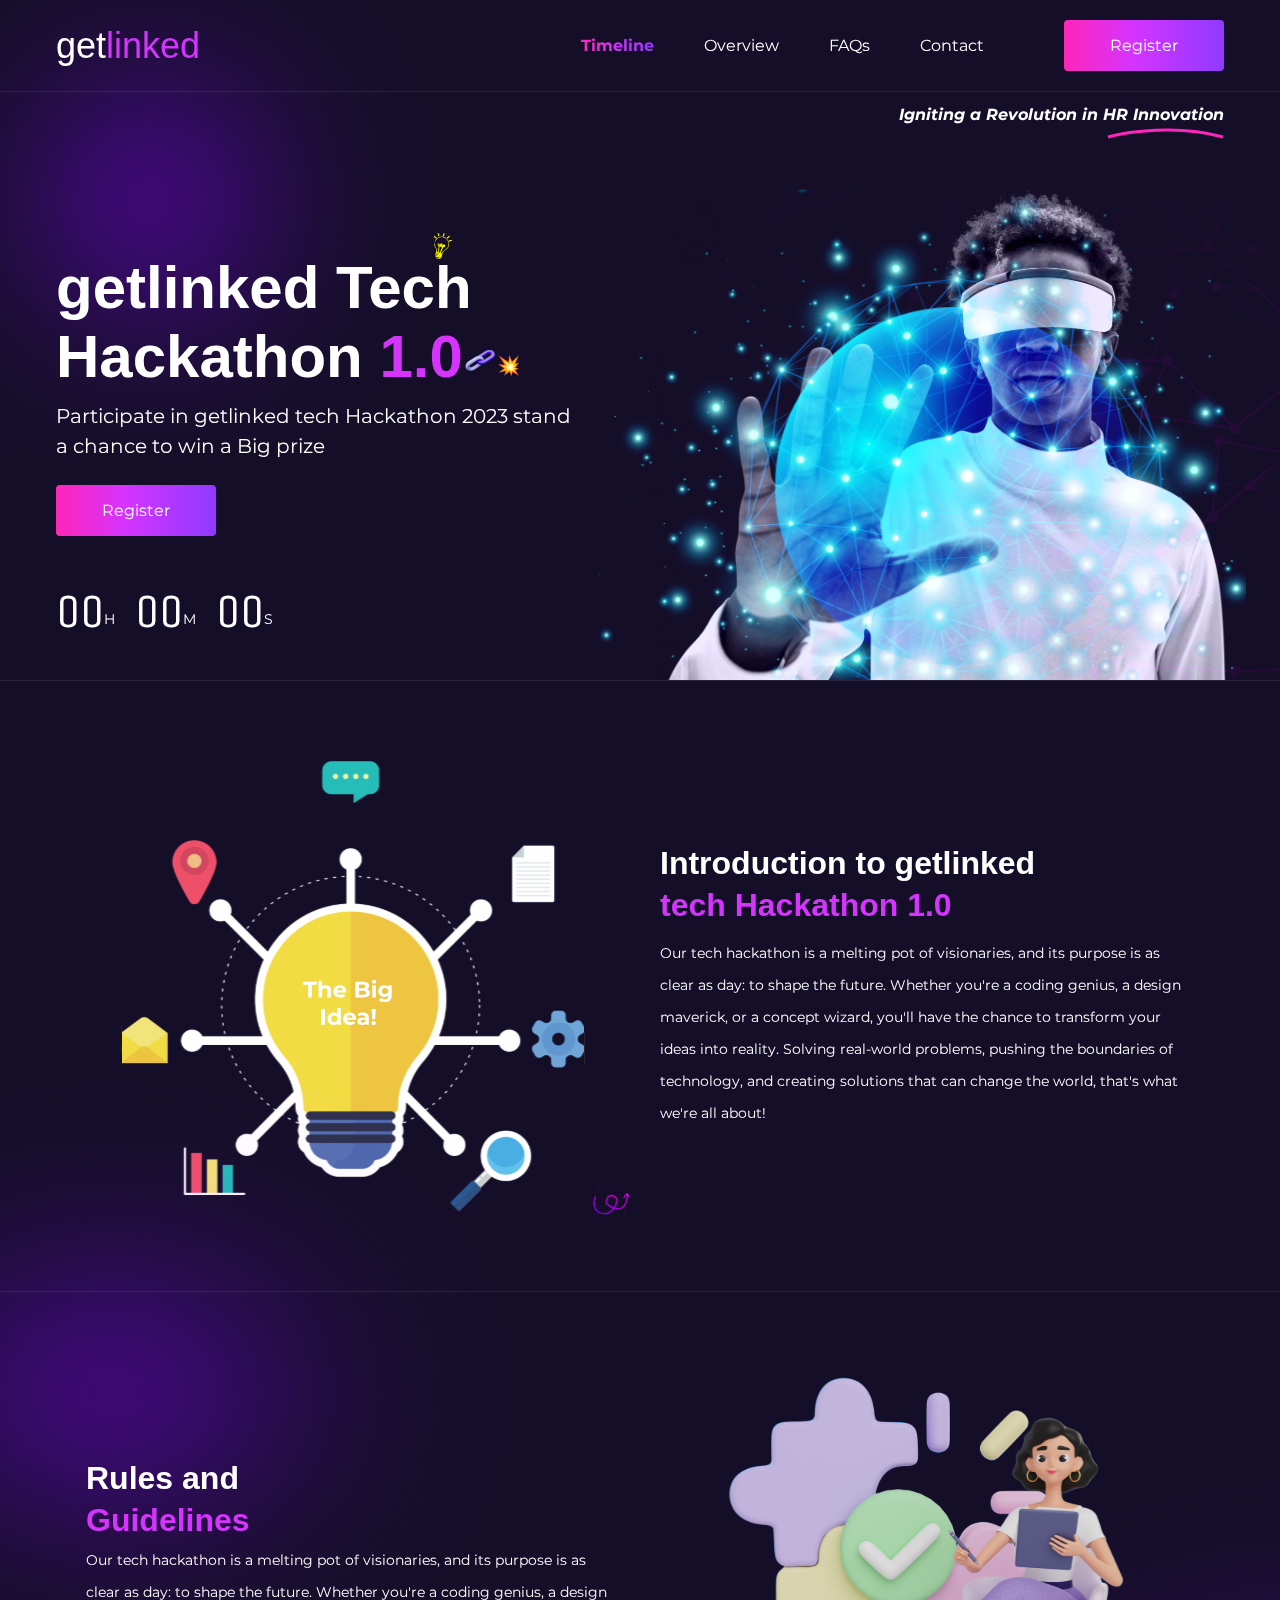
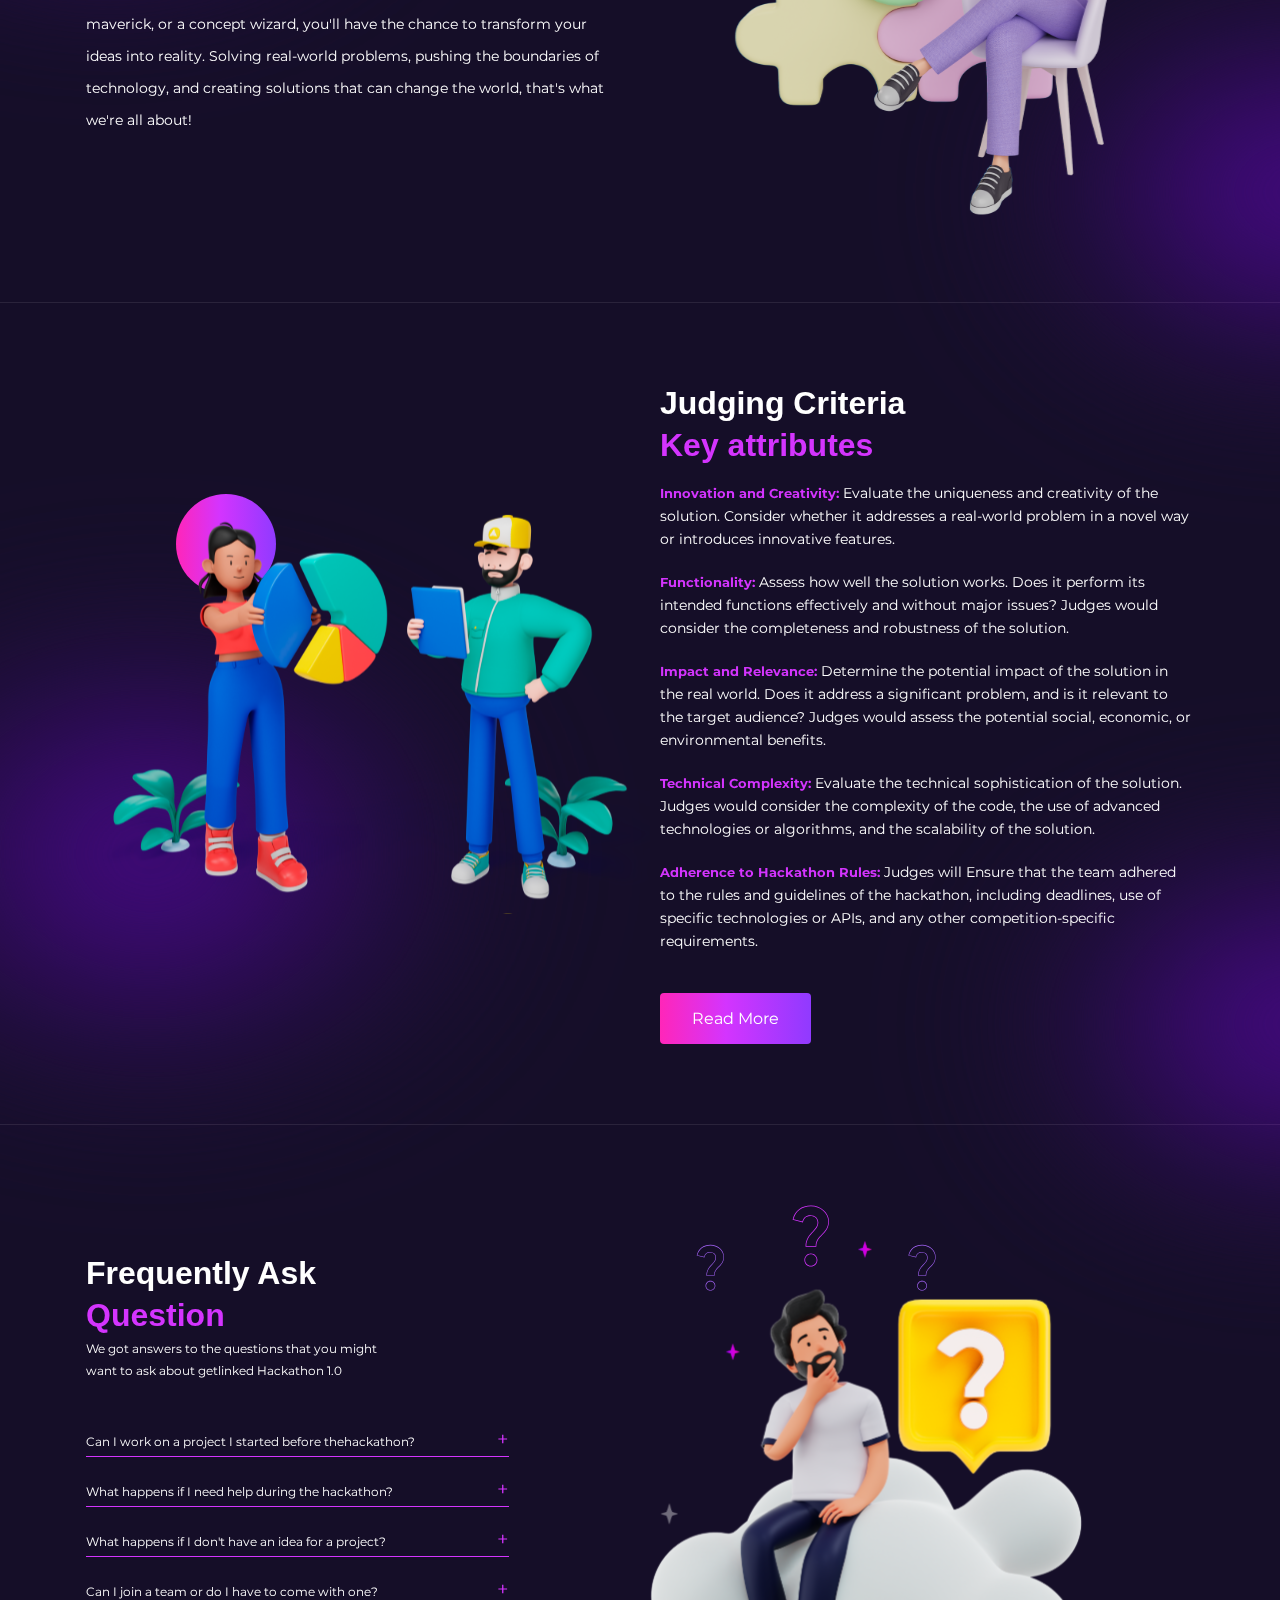
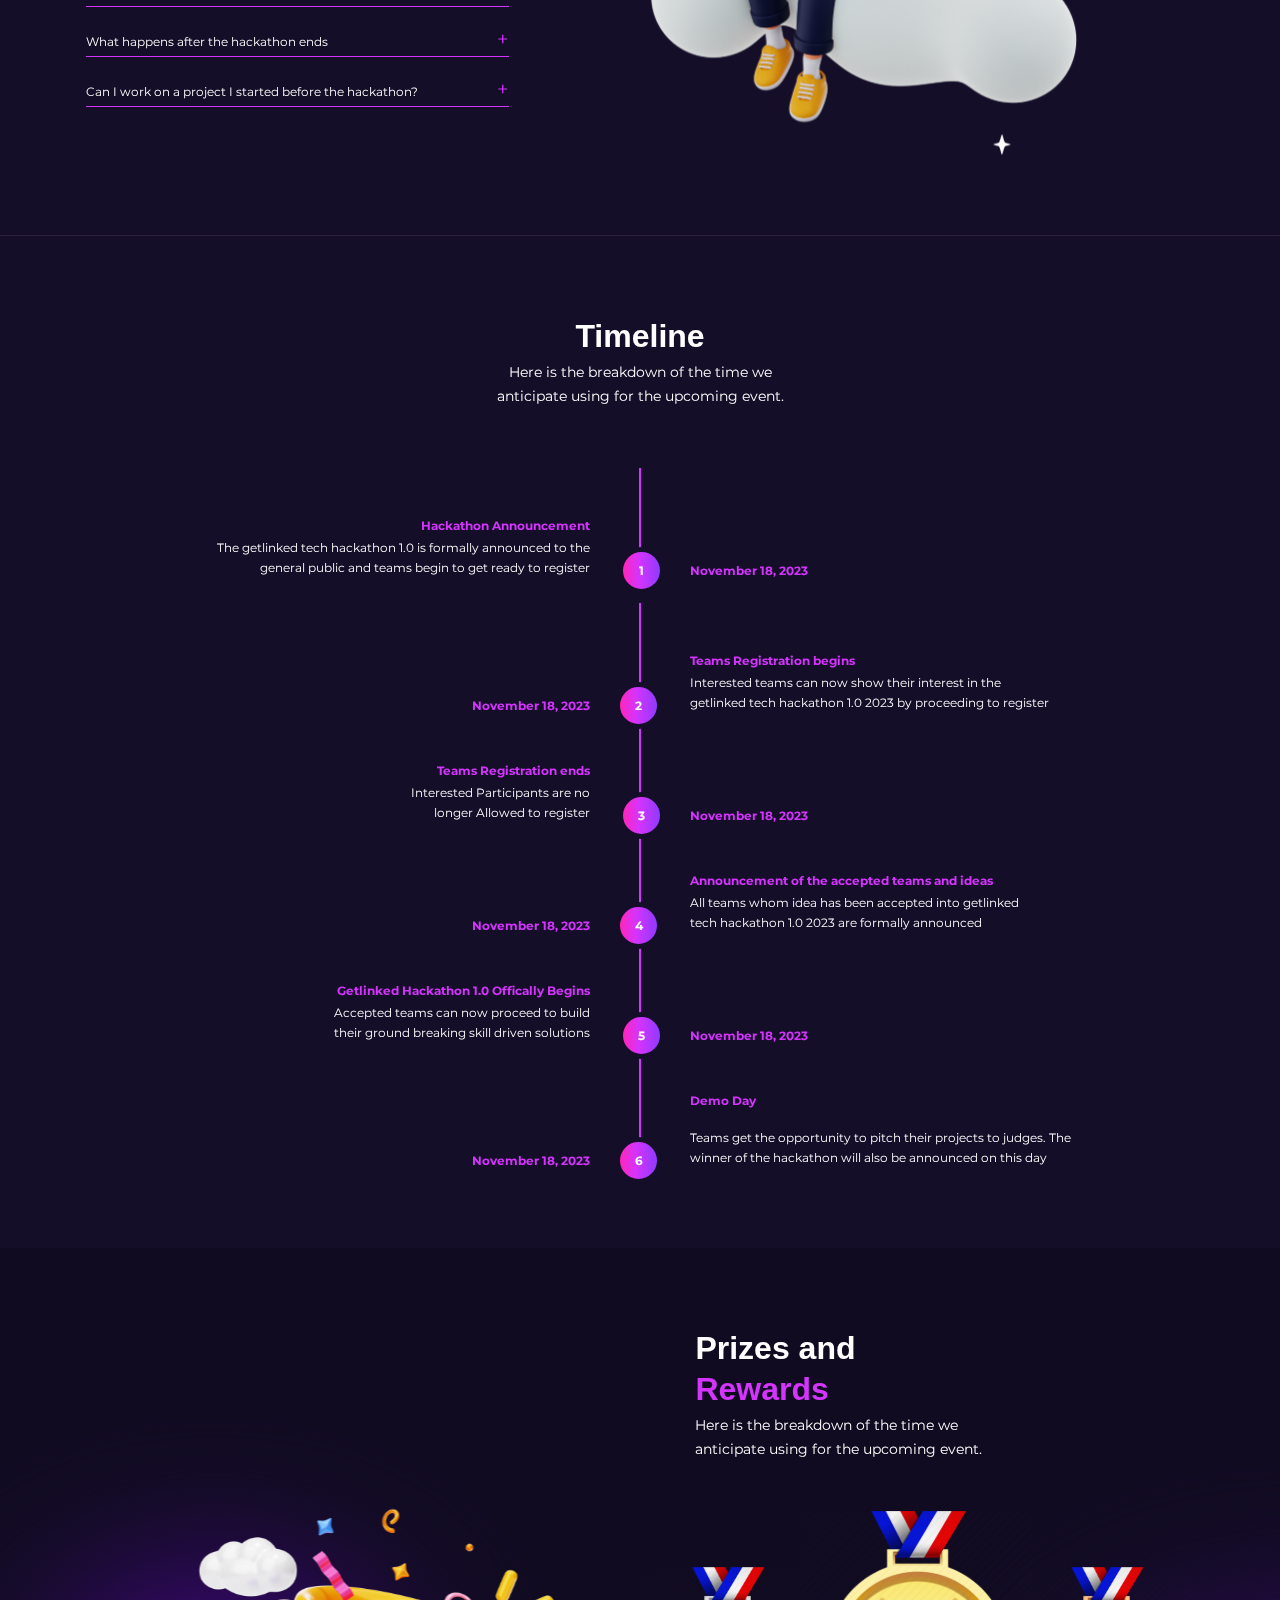
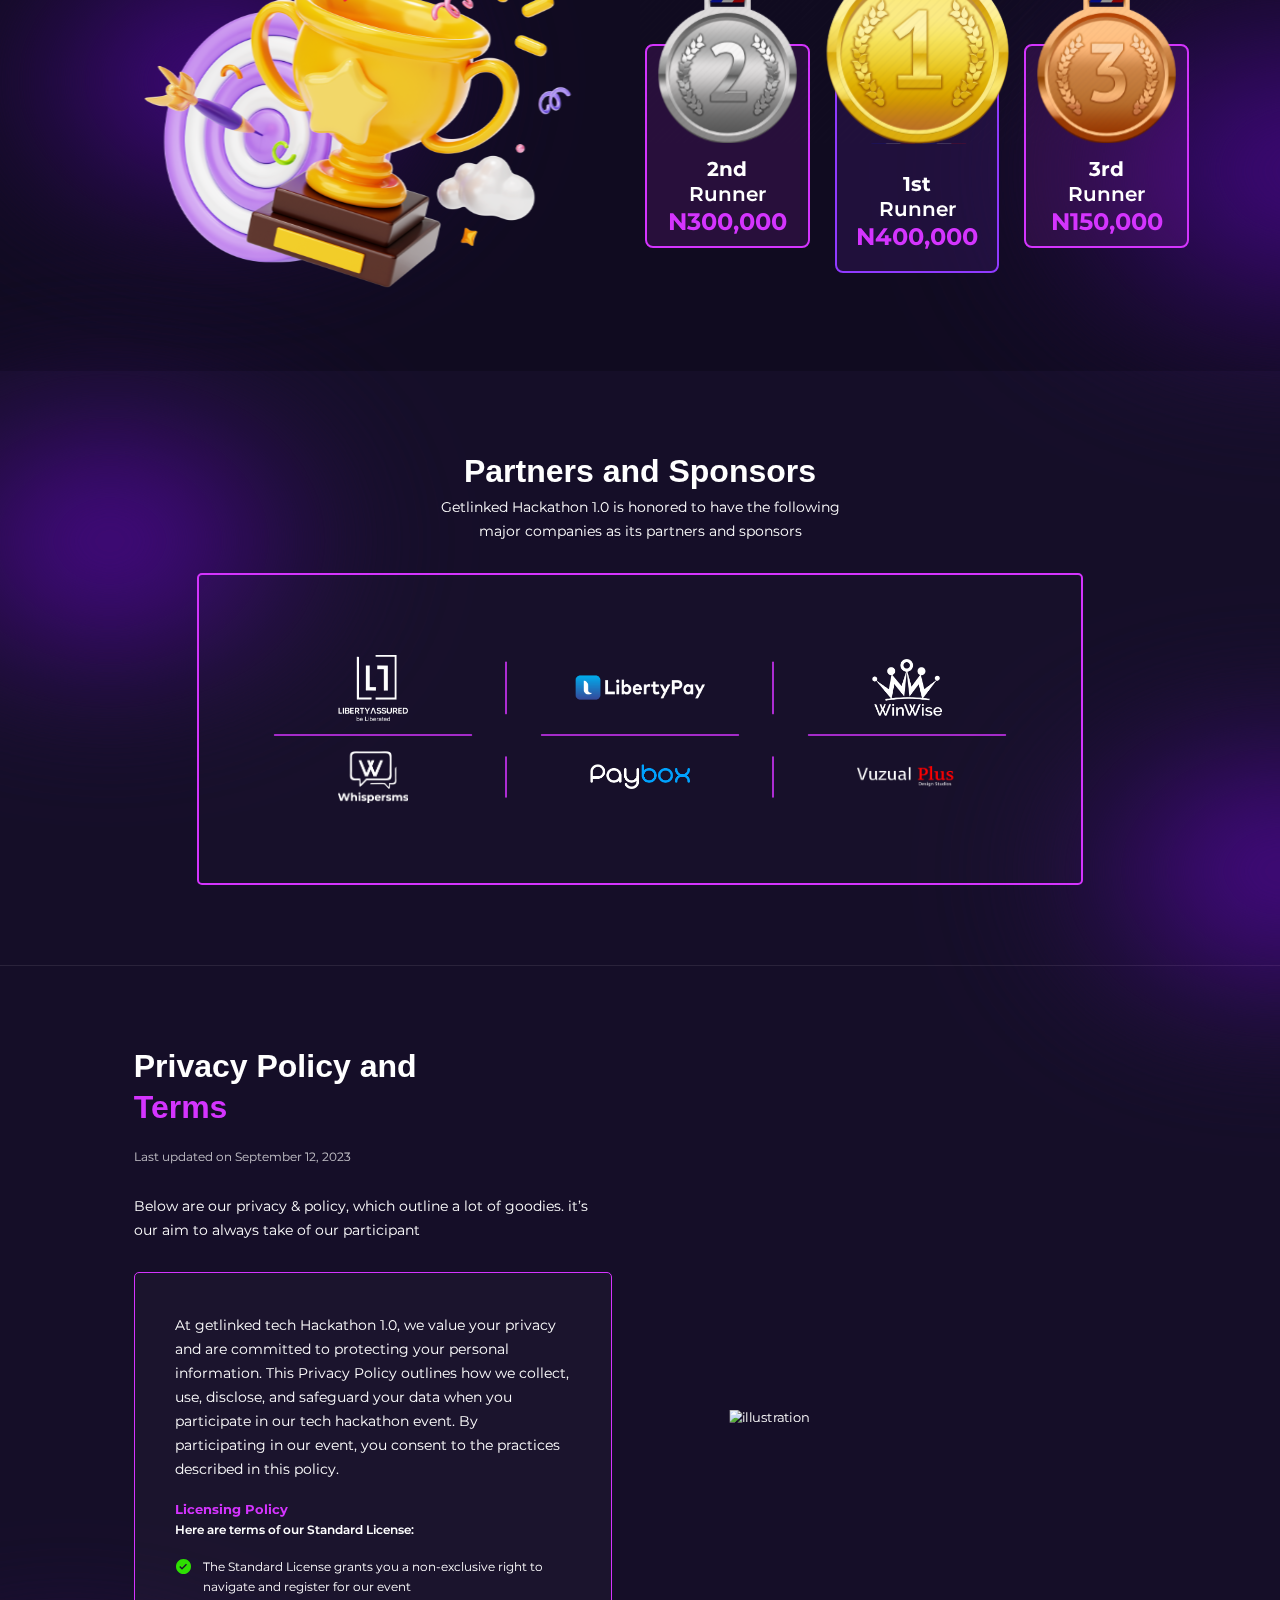
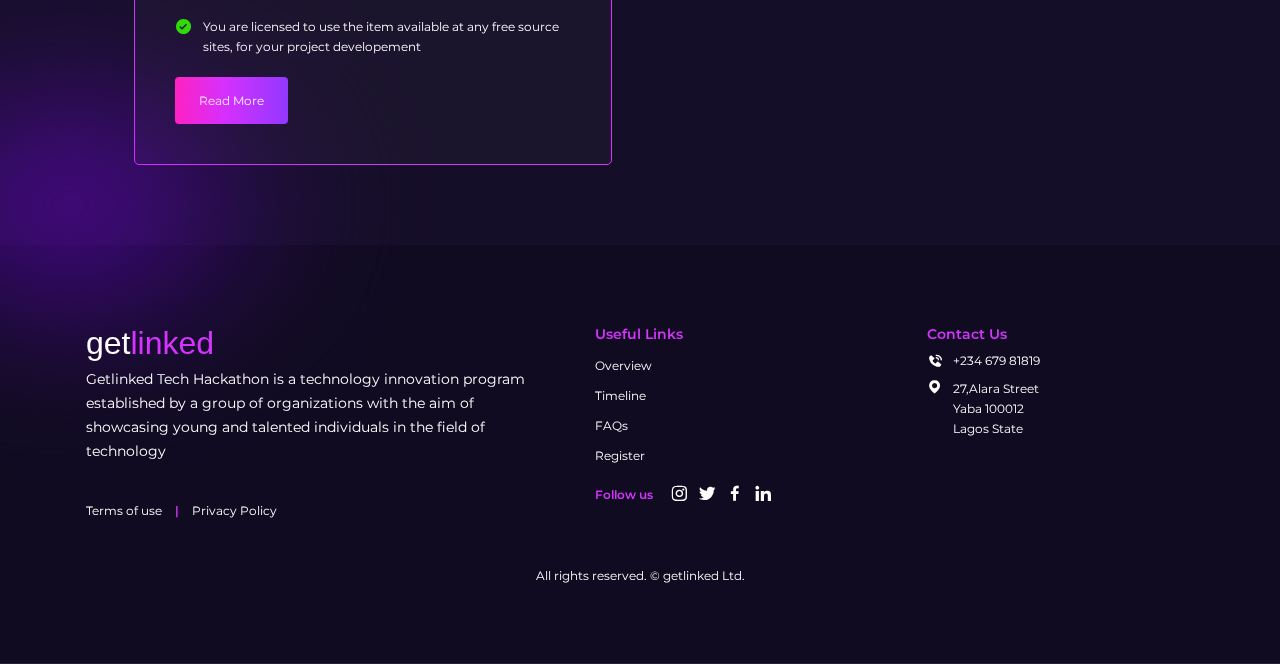
==== commit 2d665bd4: "index.html Adjusted v1" ====
--- a/index.html
+++ b/index.html
@@ -129,11 +129,6 @@
                   <small>S</small>
                 </div>
               </div>
-
-              <!-- STARS -->
-              <img src="images/star.svg" class="star" alt="star" />
-              <img src="images/star.svg" class="star" alt="star" />
-              <img src="images/star.svg" class="star" alt="star" />
             </div>
             <div class="hero-img-box">
               <img
